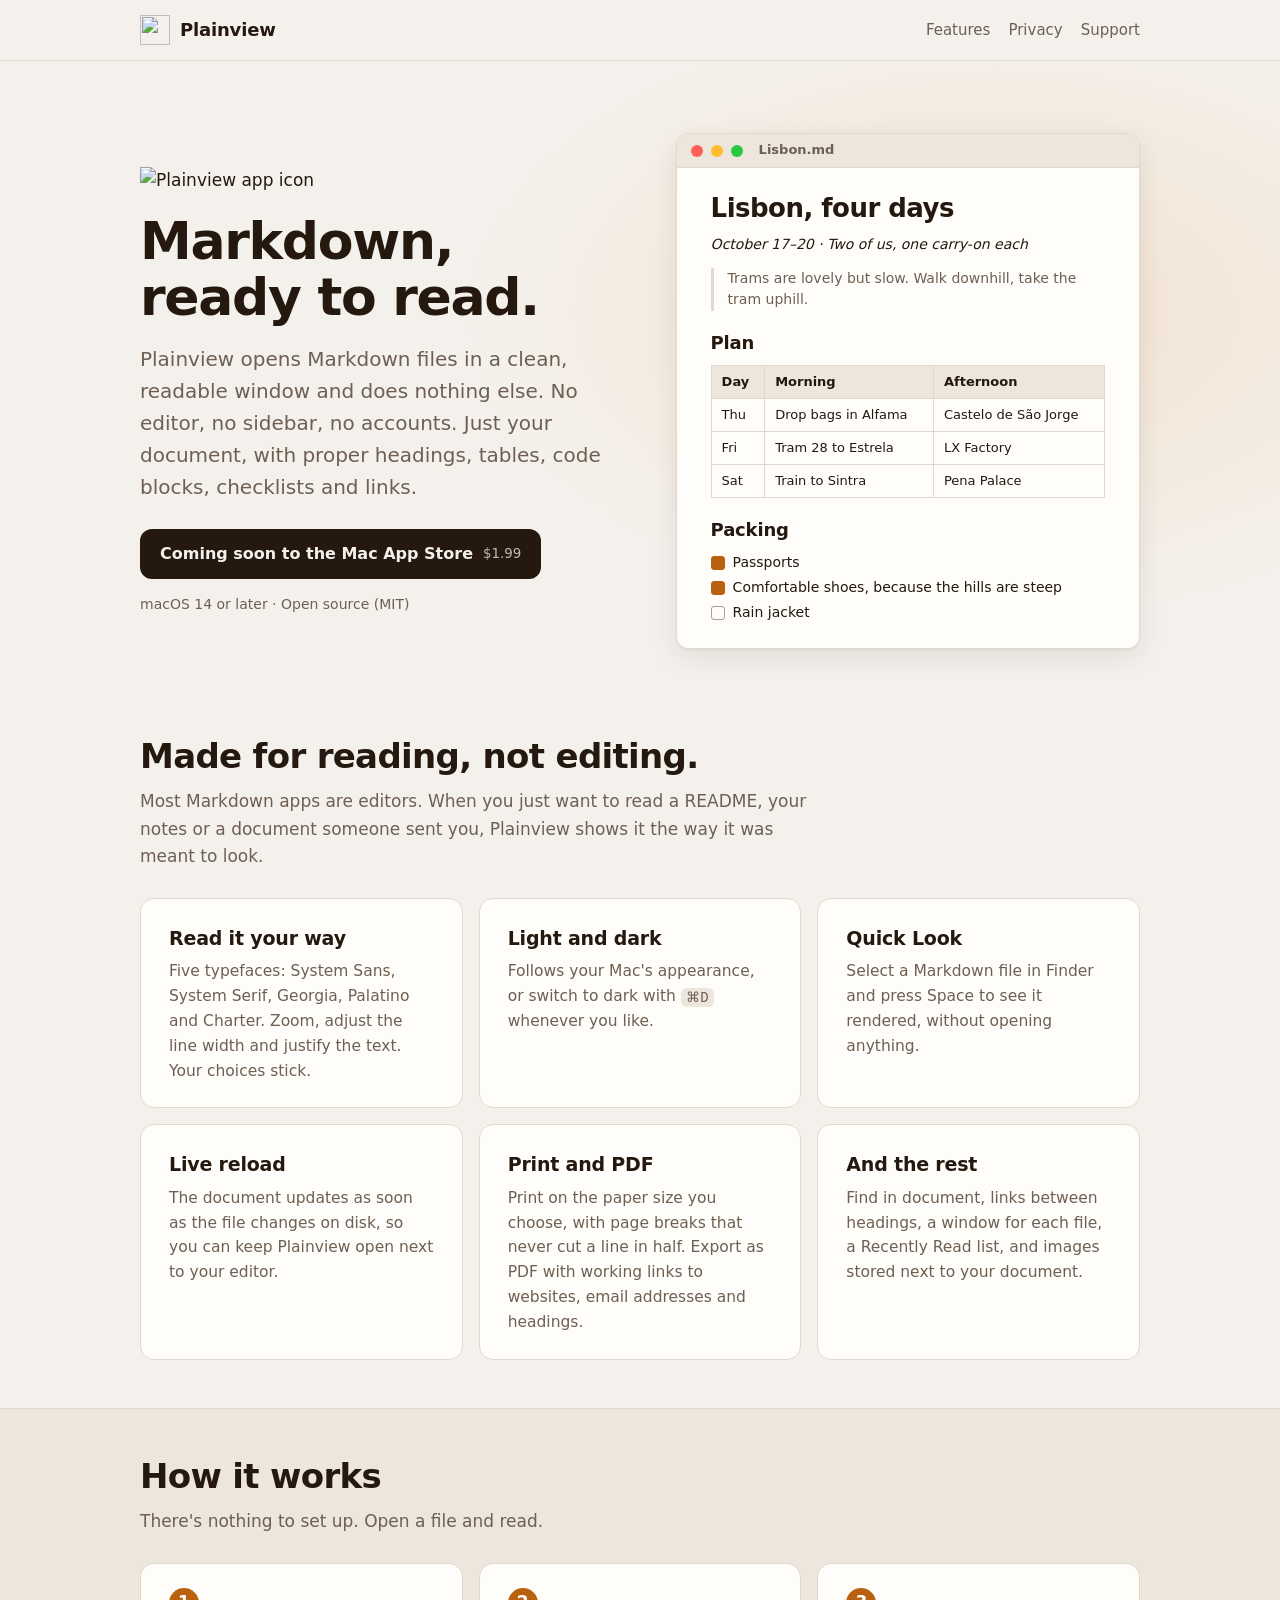
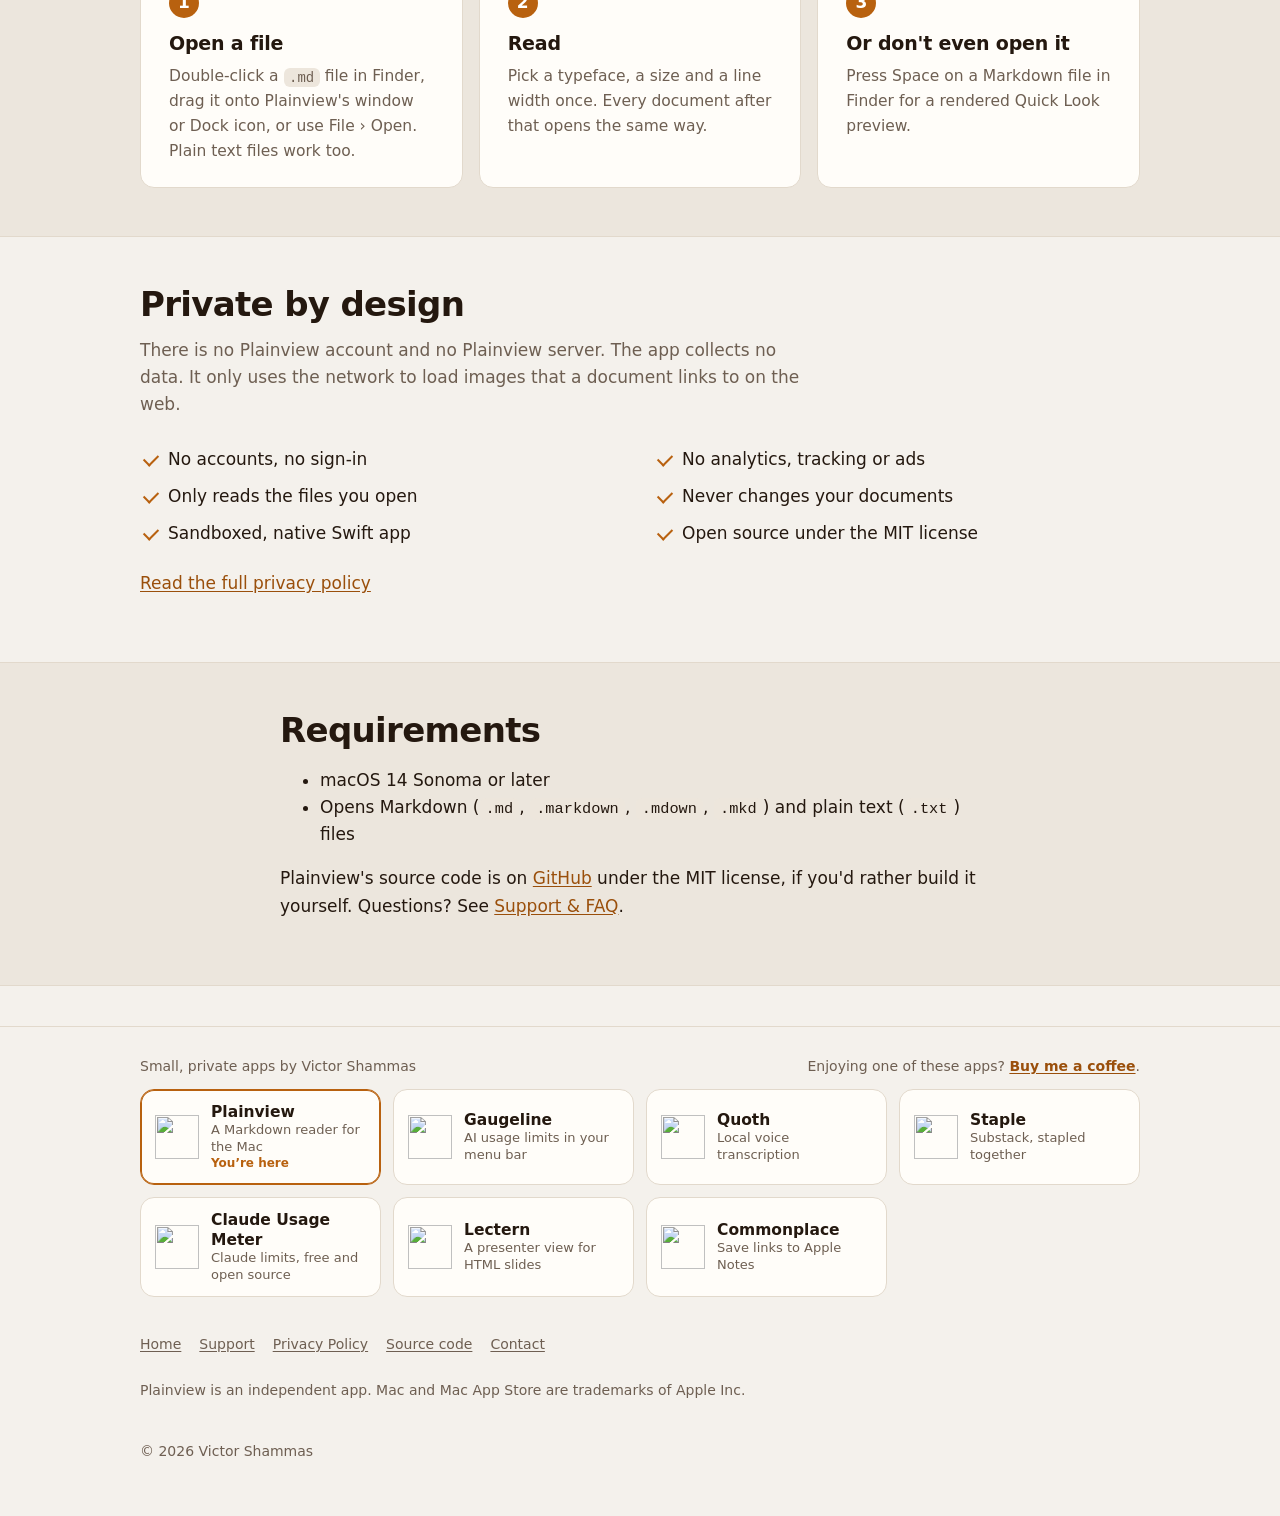
==== docs/index.html @ d60a2715 "App bar: add Commonplace; four across, then three Adds a Commonplace tile (victorshammas.com/commonp" ====
<!doctype html>
<html lang="en">
<head>
<meta charset="utf-8">
<meta name="viewport" content="width=device-width, initial-scale=1">
<title>Plainview: a Markdown reader for the Mac</title>
<meta name="description" content="Plainview opens Markdown files in a clean, readable window and does nothing else. Five typefaces, light and dark modes, Quick Look in Finder, live reload and PDF export. No editor, no accounts, no tracking.">
<meta name="color-scheme" content="light dark">
<meta property="og:title" content="Plainview">
<meta property="og:description" content="A Markdown reader for the Mac. For reading, not editing.">
<meta property="og:image" content="https://victorshammas.com/plainview/icon.png">
<link rel="icon" type="image/png" href="favicon.png">
<link rel="apple-touch-icon" href="apple-touch-icon.png">
<link rel="stylesheet" href="style.css">
</head>
<body>
<header class="site-header">
  <div class="wrap">
    <a class="brand" href="./"><img src="icon.png" alt="" width="30" height="30">Plainview</a>
    <nav class="nav" aria-label="Main">
      <a href="#features" class="hide-sm">Features</a>
      <a href="#privacy" class="hide-sm">Privacy</a>
      <a href="support.html">Support</a>
    </nav>
  </div>
</header>

<main>
  <section class="hero">
    <div class="wrap">
      <div>
        <img class="hero-icon" src="icon.png" alt="Plainview app icon" width="96" height="96">
        <h1>Markdown, ready to read.</h1>
        <p class="lede">Plainview opens Markdown files in a clean, readable window and does nothing else. No editor, no sidebar, no accounts. Just your document, with proper headings, tables, code blocks, checklists and links.</p>
        <div class="cta-row">
          <!-- At launch, replace with: <a class="btn" href="https://apps.apple.com/app/id6818242560">Download on the Mac App Store <small>$1.99</small></a> (see README.md). -->
          <span class="btn" aria-disabled="true">Coming soon to the Mac App Store <small>$1.99</small></span>
          <span class="fineprint">macOS 14 or later · Open source (MIT)</span>
        </div>
      </div>

      <figure class="mock" aria-label="Illustration of a Markdown document open in Plainview" role="img">
        <div class="win-bar"><i></i><i></i><i></i>Lisbon.md</div>
        <div class="page">
          <p class="t1">Lisbon, four days</p>
          <p><em>October 17–20 · Two of us, one carry-on each</em></p>
          <blockquote>Trams are lovely but slow. Walk downhill, take the tram uphill.</blockquote>
          <p class="t2">Plan</p>
          <table>
            <tr><th>Day</th><th>Morning</th><th>Afternoon</th></tr>
            <tr><td>Thu</td><td>Drop bags in Alfama</td><td>Castelo de São Jorge</td></tr>
            <tr><td>Fri</td><td>Tram 28 to Estrela</td><td>LX Factory</td></tr>
            <tr><td>Sat</td><td>Train to Sintra</td><td>Pena Palace</td></tr>
          </table>
          <p class="t2">Packing</p>
          <ul>
            <li class="done">Passports</li>
            <li class="done">Comfortable shoes, because the hills are steep</li>
            <li>Rain jacket</li>
          </ul>
        </div>
      </figure>
    </div>
  </section>

  <section id="features">
    <div class="wrap">
      <h2>Made for reading, not editing.</h2>
      <p class="section-lede">Most Markdown apps are editors. When you just want to read a README, your notes or a document someone sent you, Plainview shows it the way it was meant to look.</p>
      <div class="grid">
        <div class="card"><h3>Read it your way</h3><p>Five typefaces: System Sans, System Serif, Georgia, Palatino and Charter. Zoom, adjust the line width and justify the text. Your choices stick.</p></div>
        <div class="card"><h3>Light and dark</h3><p>Follows your Mac's appearance, or switch to dark with <kbd>⌘D</kbd> whenever you like.</p></div>
        <div class="card"><h3>Quick Look</h3><p>Select a Markdown file in Finder and press Space to see it rendered, without opening anything.</p></div>
        <div class="card"><h3>Live reload</h3><p>The document updates as soon as the file changes on disk, so you can keep Plainview open next to your editor.</p></div>
        <div class="card"><h3>Print and PDF</h3><p>Print on the paper size you choose, with page breaks that never cut a line in half. Export as PDF with working links to websites, email addresses and headings.</p></div>
        <div class="card"><h3>And the rest</h3><p>Find in document, links between headings, a window for each file, a Recently Read list, and images stored next to your document.</p></div>
      </div>
    </div>
  </section>

  <section class="band" id="how">
    <div class="wrap">
      <h2>How it works</h2>
      <p class="section-lede">There's nothing to set up. Open a file and read.</p>
      <div class="steps">
        <div class="card"><h3>Open a file</h3><p>Double-click a <code>.md</code> file in Finder, drag it onto Plainview's window or Dock icon, or use File › Open. Plain text files work too.</p></div>
        <div class="card"><h3>Read</h3><p>Pick a typeface, a size and a line width once. Every document after that opens the same way.</p></div>
        <div class="card"><h3>Or don't even open it</h3><p>Press Space on a Markdown file in Finder for a rendered Quick Look preview.</p></div>
      </div>
    </div>
  </section>

  <section id="privacy">
    <div class="wrap">
      <h2>Private by design</h2>
      <p class="section-lede">There is no Plainview account and no Plainview server. The app collects no data. It only uses the network to load images that a document links to on the web.</p>
      <ul class="checks">
        <li>No accounts, no sign-in</li>
        <li>No analytics, tracking or ads</li>
        <li>Only reads the files you open</li>
        <li>Never changes your documents</li>
        <li>Sandboxed, native Swift app</li>
        <li>Open source under the MIT license</li>
      </ul>
      <p style="margin-top:22px"><a href="privacy.html">Read the full privacy policy</a></p>
    </div>
  </section>

  <section class="band">
    <div class="wrap narrow">
      <h2>Requirements</h2>
      <ul>
        <li>macOS 14 Sonoma or later</li>
        <li>Opens Markdown (<code>.md</code>, <code>.markdown</code>, <code>.mdown</code>, <code>.mkd</code>) and plain text (<code>.txt</code>) files</li>
      </ul>
      <p>Plainview's source code is on <a href="https://github.com/victor-shammas/plainview">GitHub</a> under the MIT license, if you'd rather build it yourself. Questions? See <a href="support.html">Support &amp; FAQ</a>.</p>
    </div>
  </section>
</main>

<section class="app-bar" aria-label="Apps by Victor Shammas">
  <div class="wrap">
    <div class="app-bar-head">
      <p class="app-bar-title"><a href="https://victorshammas.com/apps/">Small, private apps by Victor Shammas</a></p>
      <p class="app-bar-coffee">Enjoying one of these apps? <a href="https://buymeacoffee.com/victorshammas">Buy me a coffee</a>.</p>
    </div>
    <div class="app-tiles">
      <a class="app-tile current" aria-current="page" href="https://victorshammas.com/plainview/"><img src="https://victorshammas.com/plainview/icon.png" alt="" width="44" height="44"><span><strong>Plainview</strong><small>A Markdown reader for the Mac</small><em>You’re here</em></span></a>
      <a class="app-tile" href="https://victorshammas.com/gaugeline/"><img src="https://victorshammas.com/gaugeline/icon.png" alt="" width="44" height="44"><span><strong>Gaugeline</strong><small>AI usage limits in your menu bar</small></span></a>
      <a class="app-tile" href="https://victorshammas.com/quoth/"><img src="https://victorshammas.com/quoth/icon.png" alt="" width="44" height="44"><span><strong>Quoth</strong><small>Local voice transcription</small></span></a>
      <a class="app-tile" href="https://victorshammas.com/staple/"><img src="https://victorshammas.com/staple/icon.png" alt="" width="44" height="44"><span><strong>Staple</strong><small>Substack, stapled together</small></span></a>
      <a class="app-tile" href="https://victorshammas.com/claude-usage-meter/"><img src="https://victorshammas.com/claude-usage-meter/icon.png" alt="" width="44" height="44"><span><strong>Claude Usage Meter</strong><small>Claude limits, free and open source</small></span></a>
      <a class="app-tile" href="https://victorshammas.com/lectern/"><img src="https://victorshammas.com/lectern/icon.png" alt="" width="44" height="44"><span><strong>Lectern</strong><small>A presenter view for HTML slides</small></span></a>
      <a class="app-tile" href="https://victorshammas.com/commonplace/"><img src="https://victorshammas.com/commonplace/icon.png" alt="" width="44" height="44"><span><strong>Commonplace</strong><small>Save links to Apple Notes</small></span></a>
    </div>
  </div>
</section>

<footer>
  <div class="wrap">
    <nav aria-label="Footer"><a href="./">Home</a><a href="support.html">Support</a><a href="privacy.html">Privacy Policy</a><a href="https://github.com/victor-shammas/plainview">Source code</a><a href="mailto:contact+plainview@victorshammas.com">Contact</a></nav>
    <p>Plainview is an independent app. Mac and Mac App Store are trademarks of Apple Inc.</p>
    <p>© 2026 Victor Shammas</p>
  </div>
</footer>
</body>
</html>
---- docs/style.css ----
/* Plainview site: one stylesheet, no external fonts, scripts or trackers.
   Shared with the Gaugeline site (victorshammas.com/gaugeline/); only the hero mock differs. */
:root {
  /* Brand palette, matching the app icon: espresso (#46321F → #1C140E), amber (#FFC56A → #EE8A25), cream (#FFF1DC). */
  --bg: #f4f1ec;
  --surface: #fffdf9;
  --surface-2: #ece6dd;
  --text: #24180f;
  --muted: #6e5f52;
  --line: #e2d9cc;
  --accent: #b8610f;
  --accent-ink: #ffffff;
  --link: #9a4f0b;
  --glow: rgba(238, 138, 37, .14);
  --ok: #3fa66b;
  --warn: #e8a33a;
  --bad: #e0563a;
  --track: #e7dfd3;
  --code-bg: #ede6dc;
  --shadow: 0 1px 2px rgba(36, 24, 15, .06), 0 8px 28px rgba(36, 24, 15, .09);
  --radius: 14px;
  color-scheme: light dark;
}
@media (prefers-color-scheme: dark) {
  :root {
    --bg: #1c140e;
    --surface: #2a1f16;
    --surface-2: #241a12;
    --text: #f6ebdd;
    --muted: #bca892;
    --line: #46321f;
    --accent: #ffb457;
    --accent-ink: #1c140e;
    --link: #ffc56a;
    --glow: rgba(255, 197, 106, .12);
    --track: #46321f;
    --code-bg: #33261b;
    --shadow: 0 1px 2px rgba(0, 0, 0, .35), 0 10px 30px rgba(0, 0, 0, .4);
  }
}

* { box-sizing: border-box; }
html { -webkit-text-size-adjust: 100%; }
body {
  margin: 0;
  background: var(--bg);
  color: var(--text);
  font: 17px/1.6 -apple-system, BlinkMacSystemFont, "SF Pro Text", "Segoe UI", system-ui, sans-serif;
  -webkit-font-smoothing: antialiased;
}
a { color: var(--link); text-underline-offset: 2px; }
a:hover { text-decoration-thickness: 2px; }
img { max-width: 100%; height: auto; }
code, kbd {
  font: .9em/1.4 ui-monospace, "SF Mono", Menlo, monospace;
  background: var(--code-bg);
  border-radius: 6px;
  padding: .12em .4em;
  overflow-wrap: anywhere;
}
pre {
  background: var(--code-bg);
  border-radius: 10px;
  padding: 14px 16px;
  overflow-x: auto;
  font: 14px/1.5 ui-monospace, "SF Mono", Menlo, monospace;
}
pre code { background: none; padding: 0; }

.wrap { max-width: 1040px; margin: 0 auto; padding: 0 20px; }
.narrow { max-width: 760px; }

/* Header */
.site-header { border-bottom: 1px solid var(--line); background: color-mix(in srgb, var(--bg) 88%, transparent); position: sticky; top: 0; backdrop-filter: saturate(160%) blur(12px); -webkit-backdrop-filter: saturate(160%) blur(12px); z-index: 10; }
.site-header .wrap { display: flex; align-items: center; justify-content: space-between; gap: 16px; height: 60px; }
.brand { display: flex; align-items: center; gap: 10px; font-weight: 700; font-size: 18px; color: var(--text); text-decoration: none; letter-spacing: -.01em; }
.brand img { width: 30px; height: 30px; }
.nav { display: flex; gap: 18px; font-size: 15px; }
.nav a { color: var(--muted); text-decoration: none; }
.nav a:hover, .nav a[aria-current="page"] { color: var(--text); }

/* Hero */
.hero { padding: 72px 0 40px; background: radial-gradient(60% 70% at 78% 40%, var(--glow), transparent 70%); }
.hero .wrap { display: grid; grid-template-columns: 1.05fr 1fr; gap: 48px; align-items: center; }
.hero-icon { width: 96px; height: 96px; margin-bottom: 18px; }
h1 { font-size: clamp(34px, 5vw, 52px); line-height: 1.08; letter-spacing: -.025em; margin: 0 0 18px; }
.lede { font-size: 20px; color: var(--muted); margin: 0 0 26px; max-width: 34em; }
.cta-row { display: flex; flex-wrap: wrap; align-items: center; gap: 14px 18px; }
.btn {
  display: inline-flex; align-items: center; gap: 10px;
  background: var(--text); color: var(--bg);
  padding: 12px 20px; border-radius: 12px;
  font-weight: 600; text-decoration: none; font-size: 16px;
}
.btn:hover { opacity: .9; }
.btn small { font-weight: 500; opacity: .75; }
.fineprint { color: var(--muted); font-size: 14px; }

/* Reader window mock (pure CSS, sample document) */
.mock { margin: 0; background: var(--surface); border: 1px solid var(--line); border-radius: 12px; box-shadow: var(--shadow); overflow: hidden; }
.win-bar { display: flex; align-items: center; gap: 8px; height: 34px; padding: 0 14px; border-bottom: 1px solid var(--line); background: var(--surface-2); font-size: 13px; font-weight: 600; color: var(--muted); }
.win-bar i { width: 12px; height: 12px; border-radius: 50%; background: #ff5f57; }
.win-bar i:nth-child(2) { background: #febc2e; } .win-bar i:nth-child(3) { background: #28c840; margin-right: 8px; }
.page { padding: 26px 34px 22px; font-size: 14px; line-height: 1.55; }
.page .t1 { font-size: 26px; font-weight: 700; letter-spacing: -.02em; line-height: 1.15; margin: 0 0 10px; }
.page .t2 { font-size: 18px; font-weight: 700; letter-spacing: -.01em; margin: 18px 0 8px; }
.page p { margin: 0 0 12px; }
.page blockquote { margin: 0 0 12px; padding: 0 0 0 14px; border-left: 3px solid var(--line); color: var(--muted); }
.page table { display: table; font-size: 13px; margin: 0; border: 1px solid var(--line); }
.page th, .page td { padding: 6px 10px; border: 1px solid var(--line); }
.page th { color: var(--text); font-size: 13px; background: var(--surface-2); }
.page ul { list-style: none; padding: 0; margin: 0; }
.page li { display: flex; align-items: center; gap: 8px; margin: 3px 0; }
.page li::before { content: ""; width: 12px; height: 12px; border: 1.5px solid var(--muted); border-radius: 3px; opacity: .6; flex: none; }
.page li.done::before { background: var(--accent); border-color: var(--accent); opacity: 1; }
.page .demo { color: var(--muted); font-size: 12px; text-align: center; margin: 16px 0 0; }

/* Sections */
section { padding: 48px 0; }
h2 { font-size: clamp(26px, 3.4vw, 34px); letter-spacing: -.02em; line-height: 1.15; margin: 0 0 12px; }
h3 { font-size: 19px; margin: 0 0 6px; letter-spacing: -.01em; }
.section-lede { color: var(--muted); margin: 0 0 28px; max-width: 40em; }
.grid { display: grid; grid-template-columns: repeat(3, 1fr); gap: 16px; }
.card { background: var(--surface); border: 1px solid var(--line); border-radius: var(--radius); padding: 24px 28px; }
.card p { margin: 0; color: var(--muted); font-size: 15.5px; }
.steps { counter-reset: s; display: grid; grid-template-columns: repeat(3, 1fr); gap: 16px; }
.steps .card::before { counter-increment: s; content: counter(s); display: inline-grid; place-items: center; width: 30px; height: 30px; border-radius: 50%; background: var(--accent); color: var(--accent-ink); font-weight: 700; margin-bottom: 10px; }
.band { background: var(--surface-2); border-block: 1px solid var(--line); }
.checks { list-style: none; padding: 0; margin: 0; display: grid; grid-template-columns: 1fr 1fr; gap: 10px 28px; }
.checks li { padding-left: 28px; position: relative; }
.checks li::before { content: ""; position: absolute; left: 4px; top: .45em; width: 12px; height: 7px; border-left: 2.5px solid var(--accent); border-bottom: 2.5px solid var(--accent); transform: rotate(-45deg); }

/* Docs pages */
.doc { padding: 48px 0 24px; }
.doc h1 { font-size: clamp(30px, 4.4vw, 42px); }
.doc h2 { font-size: 24px; margin-top: 40px; }
.doc h3 { margin-top: 26px; }
.doc p, .doc li { color: var(--text); }
.doc .meta-line { color: var(--muted); margin-top: -6px; }
.tldr { background: var(--surface); border: 1px solid var(--line); border-left: 4px solid var(--accent); border-radius: 10px; padding: 18px 28px; margin: 24px 0; }
.tldr ul { margin: 8px 0 0; padding-left: 20px; }
table { width: 100%; border-collapse: collapse; margin: 16px 0; font-size: 15.5px; display: block; overflow-x: auto; }
th, td { text-align: left; vertical-align: top; padding: 10px 12px; border-bottom: 1px solid var(--line); }
th { color: var(--muted); font-weight: 600; font-size: 14px; }
details { background: var(--surface); border: 1px solid var(--line); border-radius: 12px; padding: 6px 28px; margin: 12px 0; }
details[open] { padding-bottom: 18px; }
summary { cursor: pointer; font-weight: 600; padding: 14px 0; list-style-position: inside; }
summary::-webkit-details-marker { margin-right: 6px; }
details > :not(summary) { margin-left: 0; margin-right: 0; }
summary::marker { color: var(--muted); }
.toc { display: flex; flex-wrap: wrap; gap: 8px; margin: 18px 0 8px; padding: 0; list-style: none; }
.toc a { display: inline-block; padding: 6px 12px; border: 1px solid var(--line); border-radius: 999px; text-decoration: none; color: var(--text); font-size: 14.5px; background: var(--surface); }

/* Footer */
footer { border-top: 1px solid var(--line); margin-top: 40px; padding: 28px 0 40px; color: var(--muted); font-size: 14px; }
footer .wrap { display: grid; gap: 10px; }
footer nav { display: flex; flex-wrap: wrap; gap: 18px; }
footer a { color: var(--muted); }

@media (max-width: 820px) {
  details, .card, .tldr { padding-left: 20px; padding-right: 20px; }
  .hero { padding-top: 40px; }
  .hero .wrap, .grid, .steps { grid-template-columns: 1fr; }
  .hero .wrap { gap: 32px; }
  .checks { grid-template-columns: 1fr; }
  .nav { gap: 14px; }
}
@media (max-width: 600px) {
  .stack thead { display: none; }
  .stack, .stack tbody, .stack tr, .stack td { display: block; width: 100%; }
  .stack tr { border-bottom: 1px solid var(--line); padding: 8px 0; }
  .stack td { border: 0; padding: 4px 0; }
  .stack td:first-child { font-weight: 600; }
  .stack td:not(:first-child)::before { content: attr(data-label) ": "; color: var(--muted); font-weight: 600; }
}
@media (max-width: 420px) {
  .nav a.hide-sm { display: none; }
  body { font-size: 16px; }
  .lede { font-size: 18px; }
}

/* App bar: the family of apps, shared by every site (Plainview, Gaugeline, Quoth, Staple, Claude Usage Meter, Lectern, Commonplace). */
.app-bar { border-top: 1px solid var(--line); margin-top: 40px; padding: 28px 0 8px; }
.app-bar + footer { margin-top: 0; border-top: 0; }
.app-bar-title { color: var(--muted); font-size: 14px; margin: 0 0 12px; }
.app-bar-head { display: flex; flex-wrap: wrap; justify-content: space-between; align-items: baseline; gap: 4px 18px; margin: 0 0 12px; }
.app-bar-head p { margin: 0; color: var(--muted); font-size: 14px; }
.app-bar-title a { color: inherit; text-decoration: none; }
.app-bar-title a:hover { color: var(--text); text-decoration: underline; }
.app-bar-coffee a { color: var(--link); font-weight: 600; }
.app-tiles { display: grid; grid-template-columns: repeat(4, 1fr); gap: 12px; }
.app-tile { display: flex; align-items: center; gap: 12px; padding: 12px 14px; border: 1px solid var(--line); border-radius: var(--radius); background: var(--surface); color: var(--text); text-decoration: none; }
.app-tile:hover { border-color: var(--accent); }
.app-tile img { width: 44px; height: 44px; flex: none; }
.app-tile span { display: grid; line-height: 1.3; }
.app-tile strong { font-size: 15.5px; }
.app-tile small { color: var(--muted); font-size: 13px; }
.app-tile em { color: var(--accent); font-size: 12px; font-style: normal; font-weight: 600; }
.app-tile.current { box-shadow: inset 0 0 0 1px var(--accent); border-color: var(--accent); }
/* Seven apps: four across, then three; icon beside the text. */
@media (max-width: 1000px) { .app-tiles { grid-template-columns: repeat(3, 1fr); } }
@media (max-width: 760px) { .app-tiles { grid-template-columns: 1fr 1fr; } }
@media (max-width: 560px) { .app-tiles { grid-template-columns: 1fr; } }
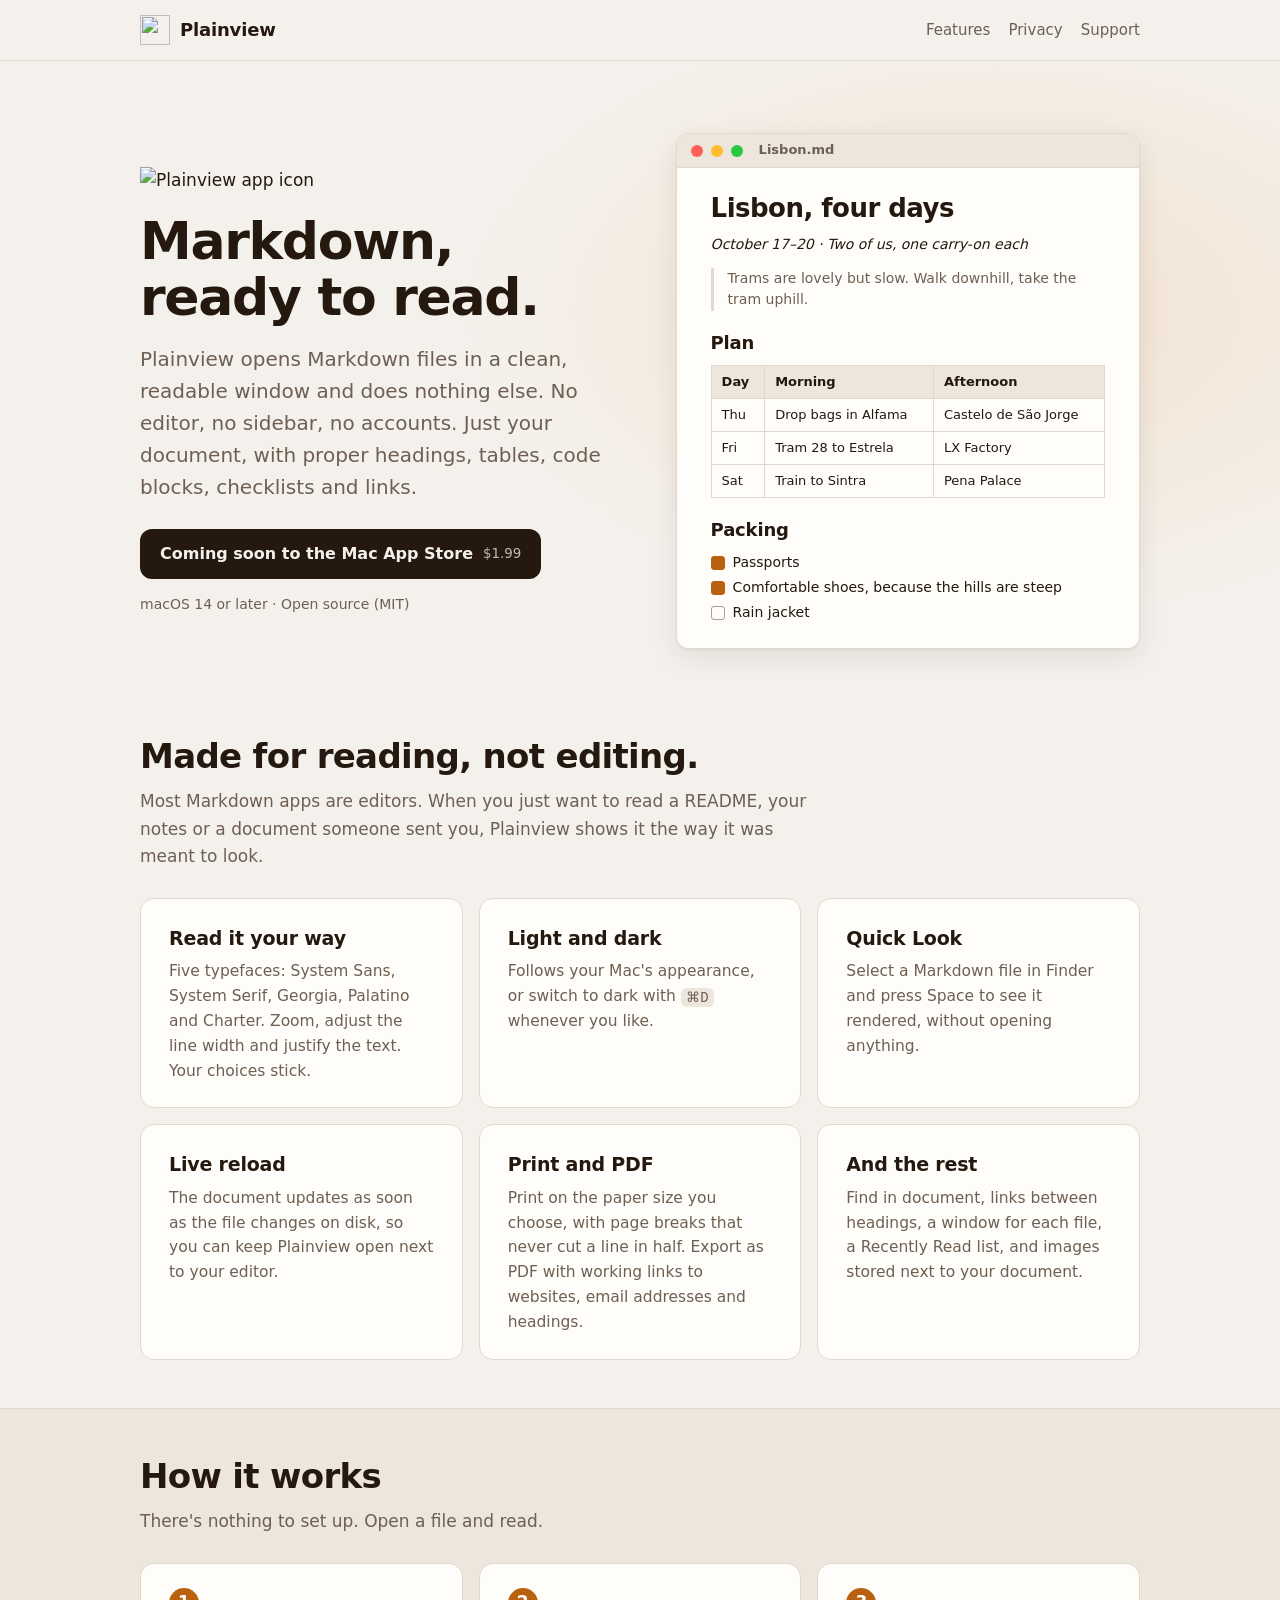
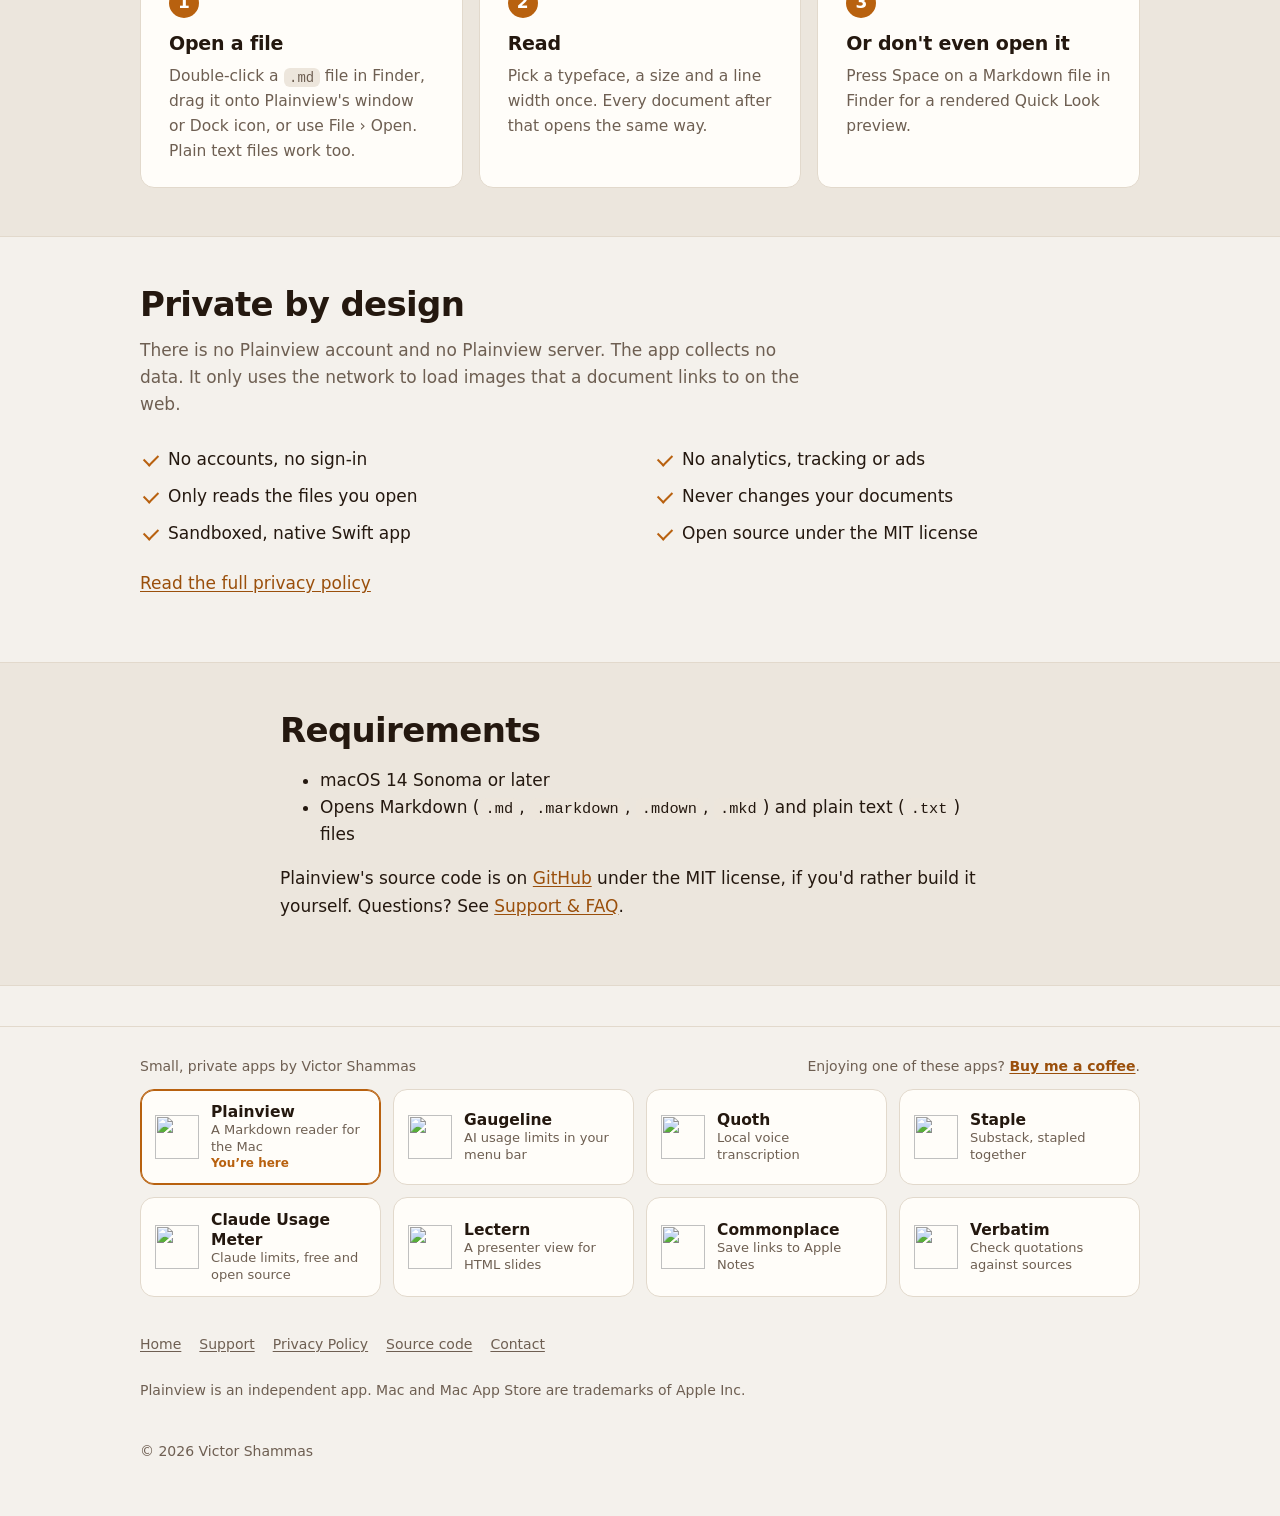
==== commit 11c14a26: "App bar: add Verbatim Co-Authored-By: Claude Opus 5.5 <noreply@anthropic.com> Claude-Session: https:" ====
--- a/docs/index.html
+++ b/docs/index.html
@@ -132,6 +132,7 @@
       <a class="app-tile" href="https://victorshammas.com/claude-usage-meter/"><img src="https://victorshammas.com/claude-usage-meter/icon.png" alt="" width="44" height="44"><span><strong>Claude Usage Meter</strong><small>Claude limits, free and open source</small></span></a>
       <a class="app-tile" href="https://victorshammas.com/lectern/"><img src="https://victorshammas.com/lectern/icon.png" alt="" width="44" height="44"><span><strong>Lectern</strong><small>A presenter view for HTML slides</small></span></a>
       <a class="app-tile" href="https://victorshammas.com/commonplace/"><img src="https://victorshammas.com/commonplace/icon.png" alt="" width="44" height="44"><span><strong>Commonplace</strong><small>Save links to Apple Notes</small></span></a>
+      <a class="app-tile" href="https://victorshammas.com/verbatim/"><img src="https://victorshammas.com/verbatim/icon.png" alt="" width="44" height="44"><span><strong>Verbatim</strong><small>Check quotations against sources</small></span></a>
     </div>
   </div>
 </section>
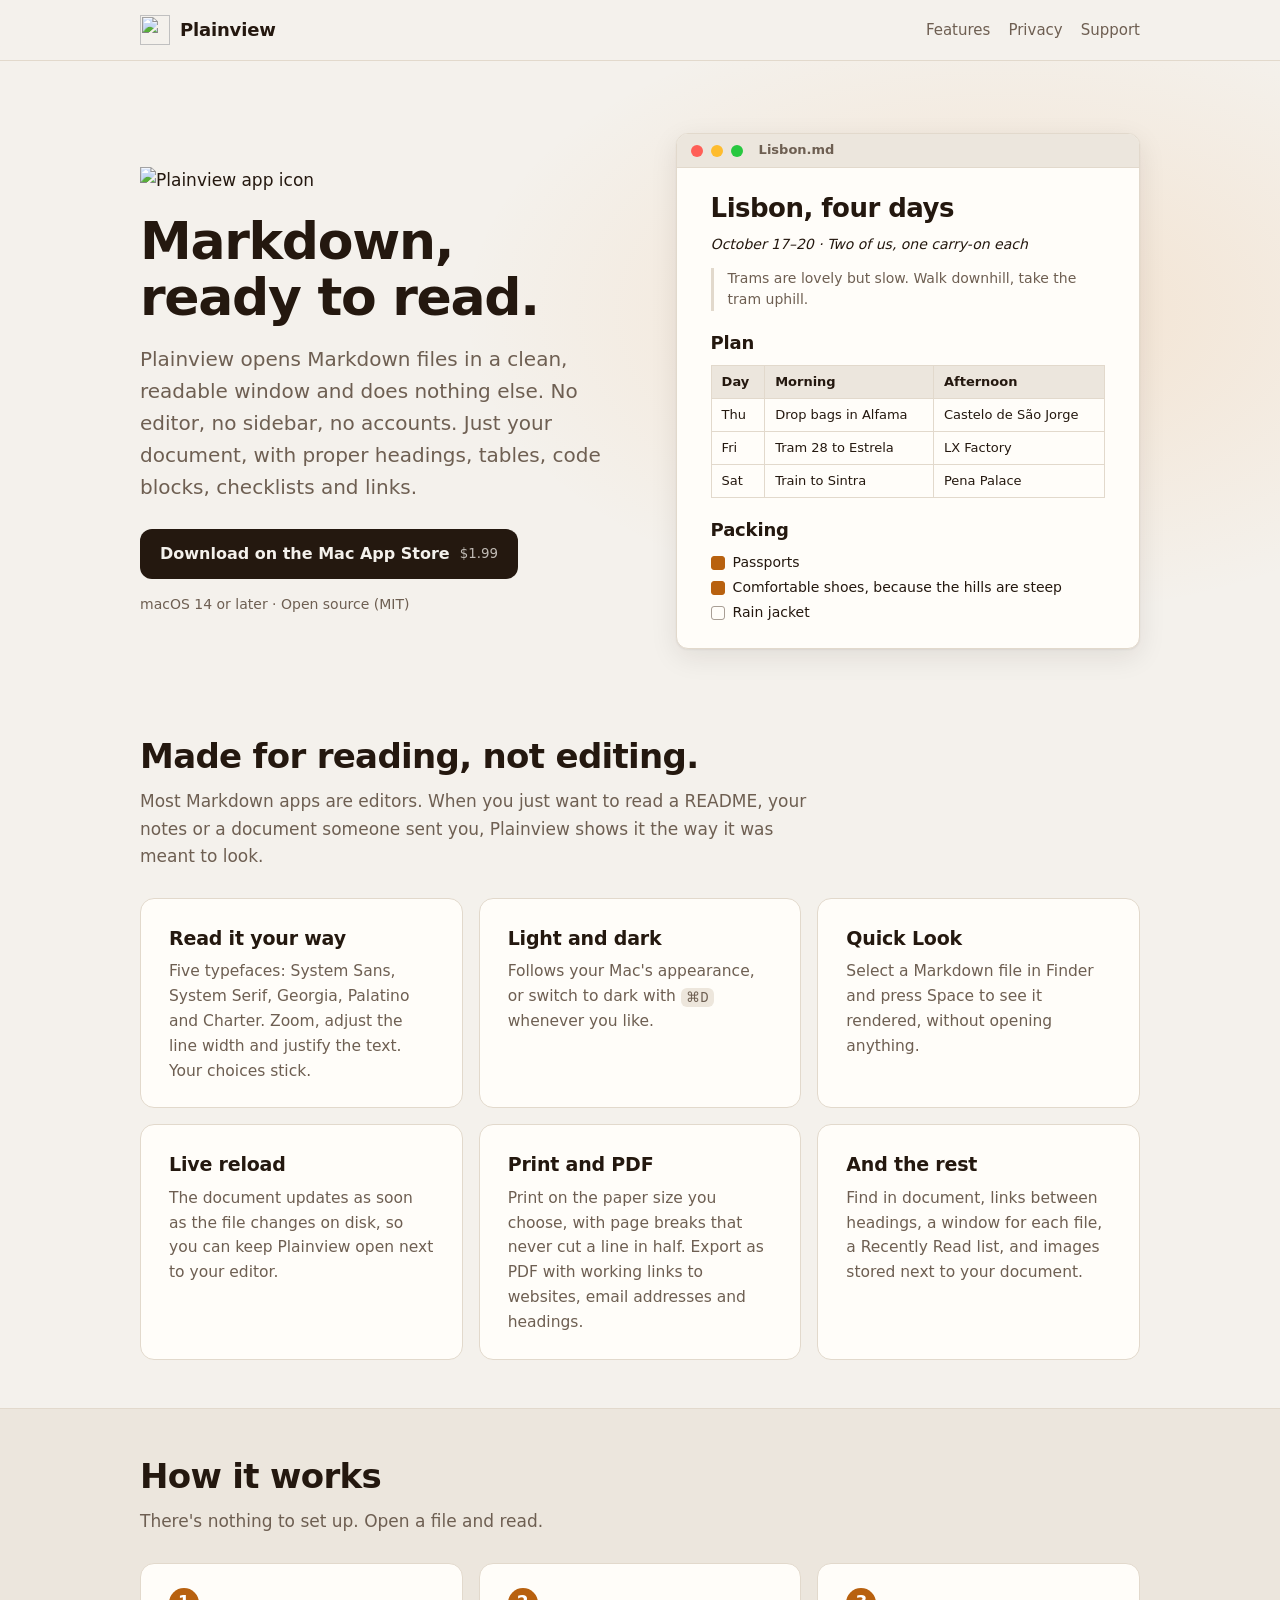
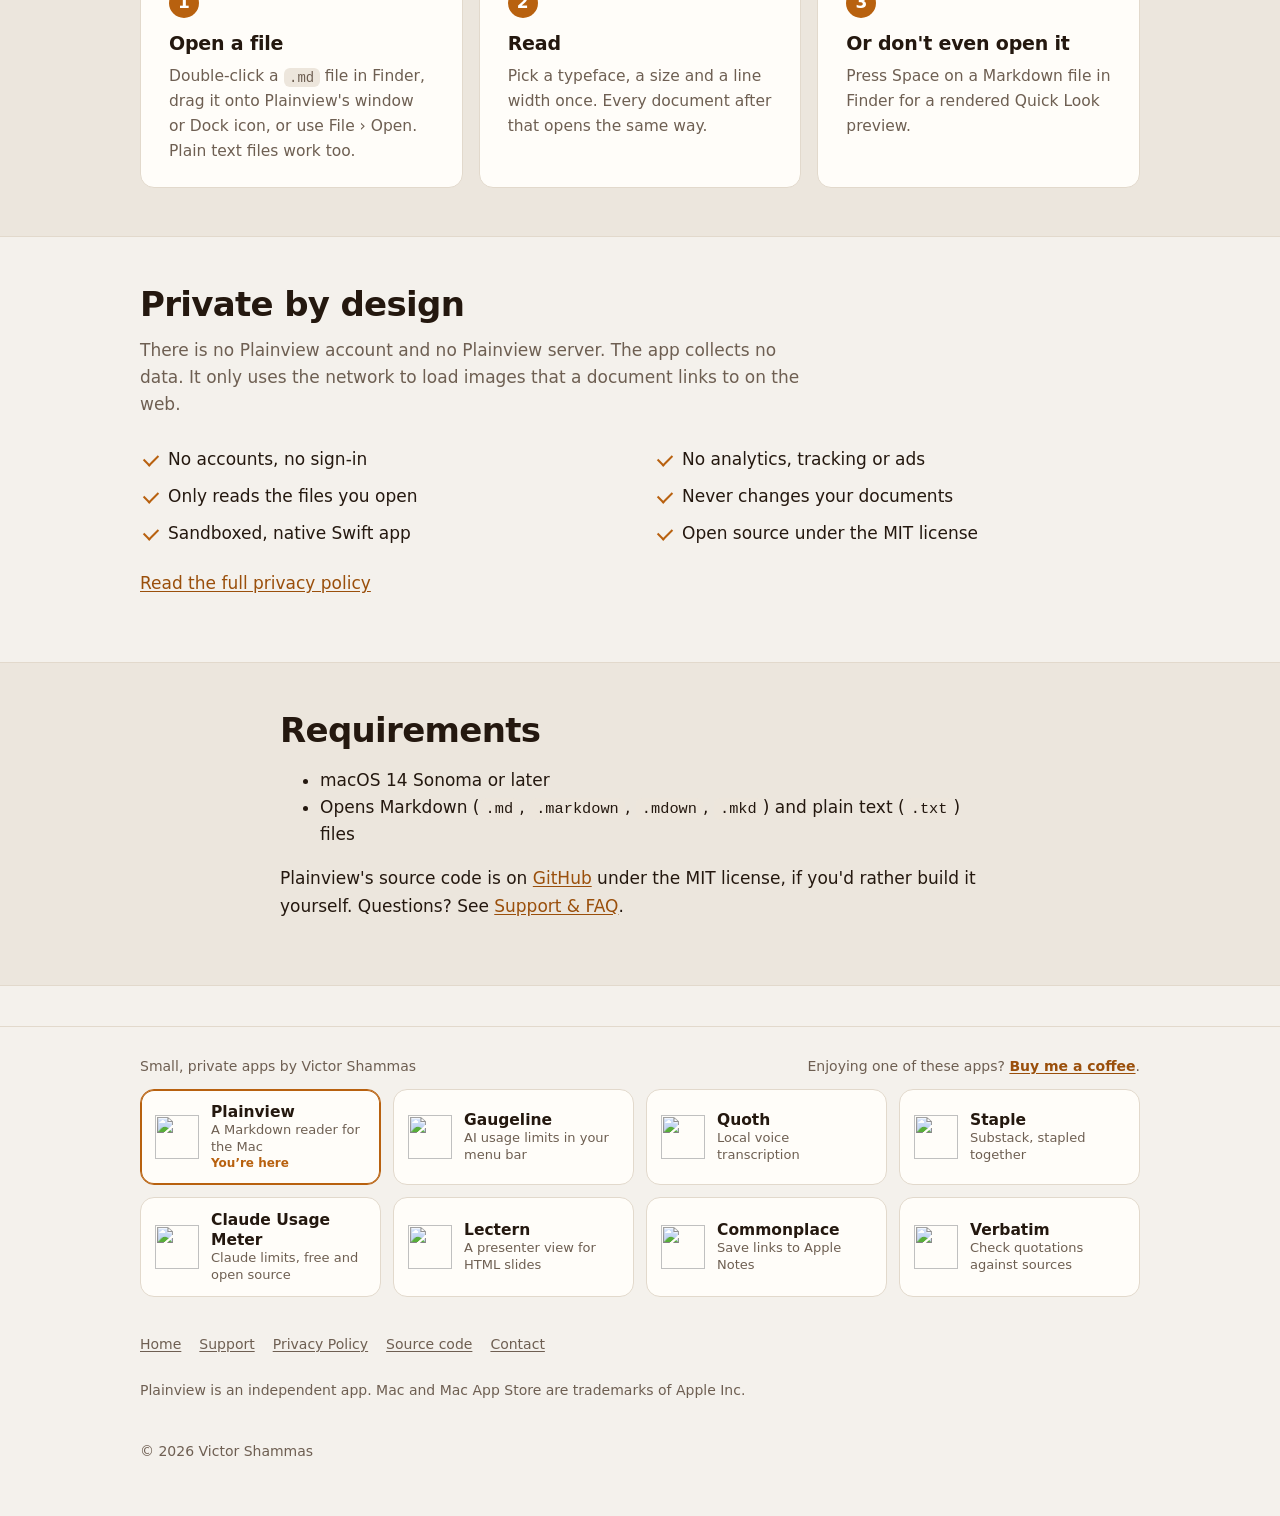
==== commit 6dddb4ed: "Site: Plainview is live on the Mac App Store Co-Authored-By: Claude Opus 5.5 <noreply@anthropic.com>" ====
--- a/docs/index.html
+++ b/docs/index.html
@@ -33,8 +33,7 @@
         <h1>Markdown, ready to read.</h1>
         <p class="lede">Plainview opens Markdown files in a clean, readable window and does nothing else. No editor, no sidebar, no accounts. Just your document, with proper headings, tables, code blocks, checklists and links.</p>
         <div class="cta-row">
-          <!-- At launch, replace with: <a class="btn" href="https://apps.apple.com/app/id6818242560">Download on the Mac App Store <small>$1.99</small></a> (see README.md). -->
-          <span class="btn" aria-disabled="true">Coming soon to the Mac App Store <small>$1.99</small></span>
+          <a class="btn" href="https://apps.apple.com/app/plainview-markdown-reader/id6818242560?mt=12">Download on the Mac App Store <small>$1.99</small></a>
           <span class="fineprint">macOS 14 or later · Open source (MIT)</span>
         </div>
       </div>
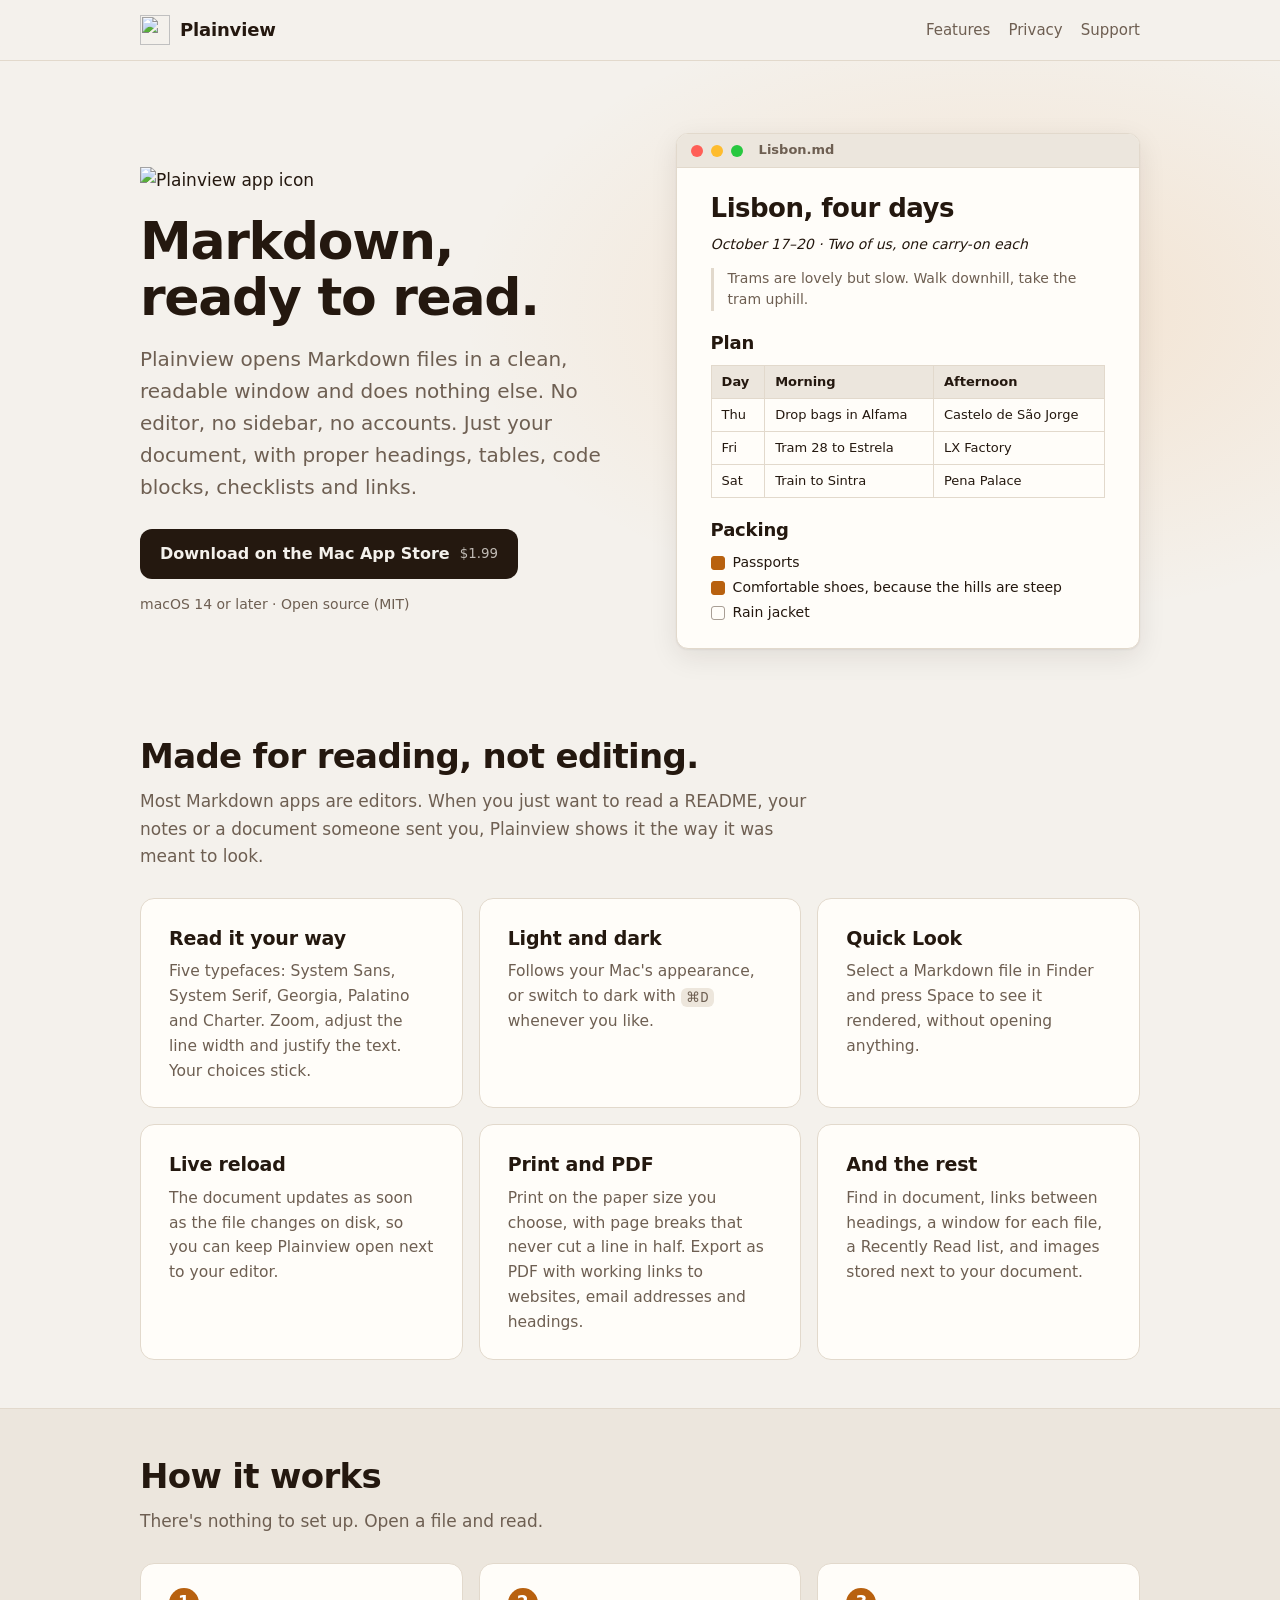
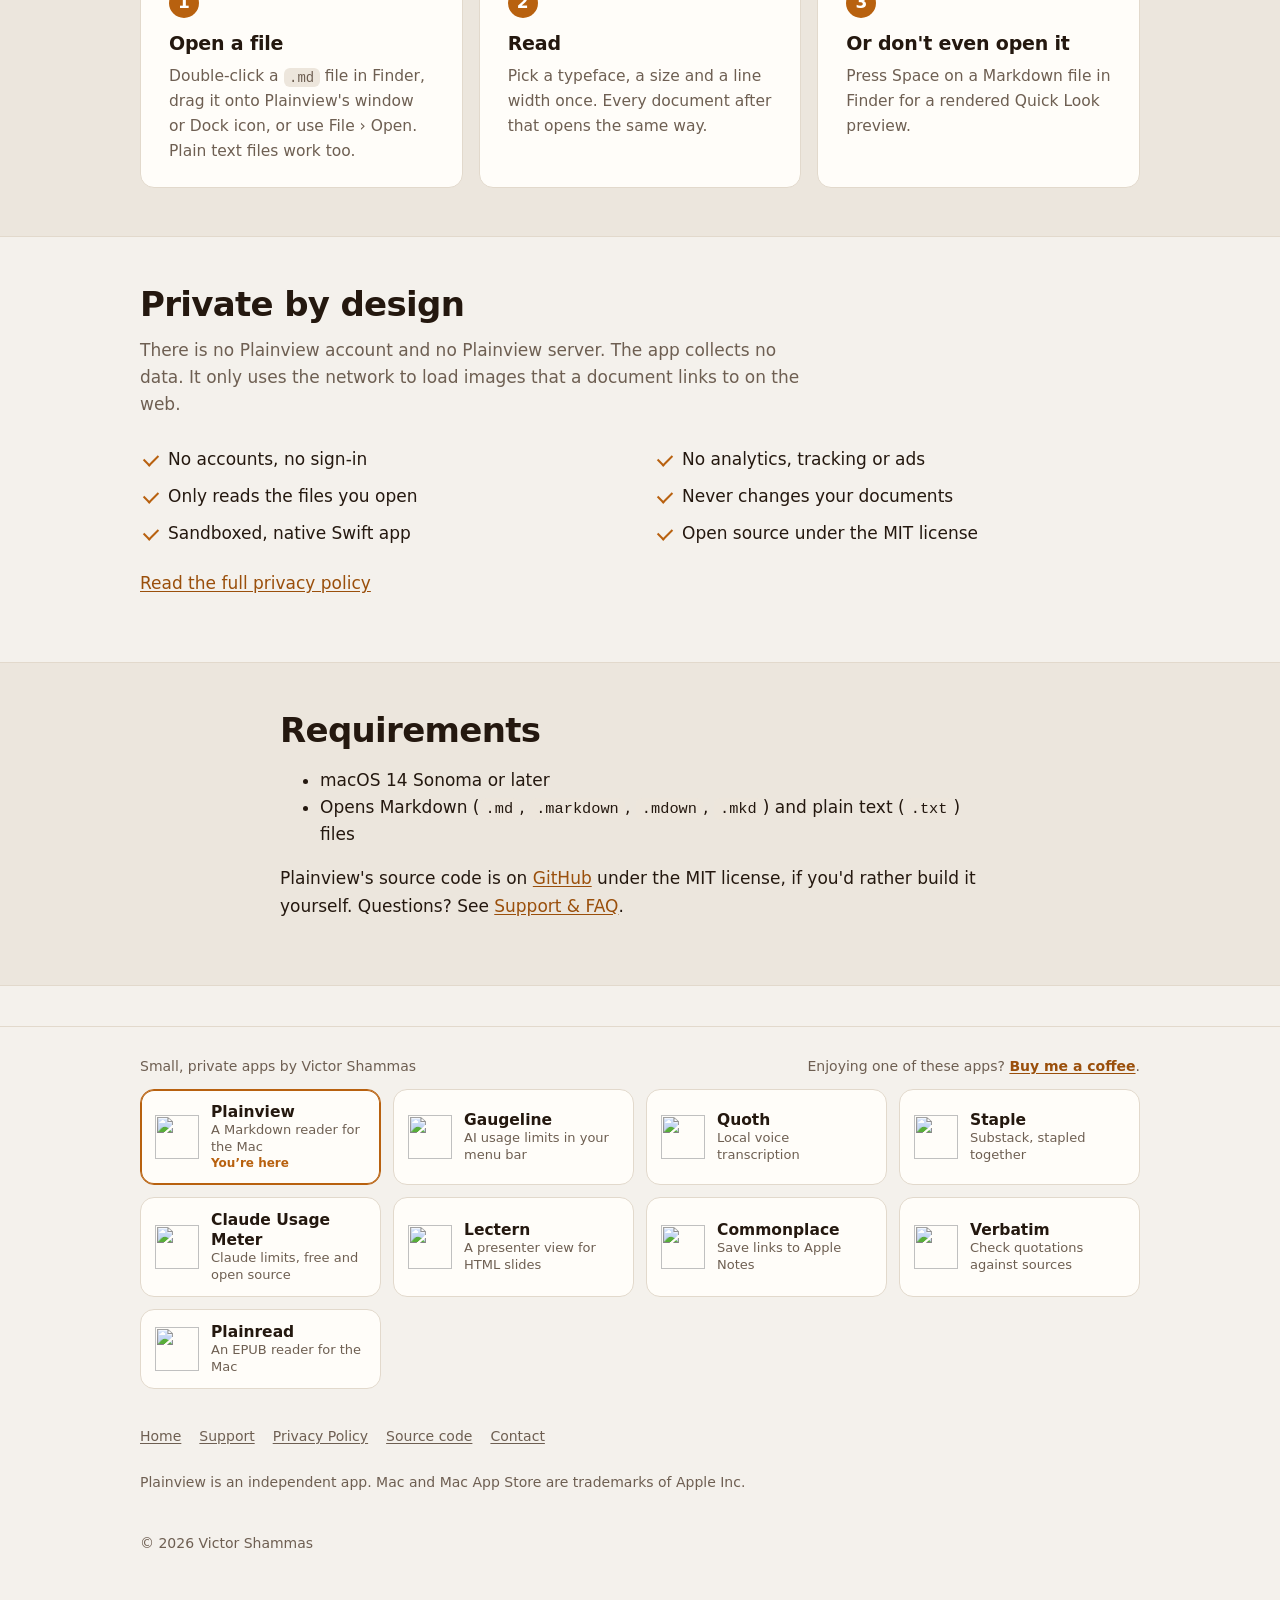
==== commit 343e7dfd: "App bar: add Plainread Plainread, an EPUB reader for the Mac (coming soon), joins the row of apps at" ====
--- a/docs/index.html
+++ b/docs/index.html
@@ -132,6 +132,7 @@
       <a class="app-tile" href="https://victorshammas.com/lectern/"><img src="https://victorshammas.com/lectern/icon.png" alt="" width="44" height="44"><span><strong>Lectern</strong><small>A presenter view for HTML slides</small></span></a>
       <a class="app-tile" href="https://victorshammas.com/commonplace/"><img src="https://victorshammas.com/commonplace/icon.png" alt="" width="44" height="44"><span><strong>Commonplace</strong><small>Save links to Apple Notes</small></span></a>
       <a class="app-tile" href="https://victorshammas.com/verbatim/"><img src="https://victorshammas.com/verbatim/icon.png" alt="" width="44" height="44"><span><strong>Verbatim</strong><small>Check quotations against sources</small></span></a>
+      <a class="app-tile" href="https://victorshammas.com/plainread/"><img src="https://victorshammas.com/plainread/icon.png" alt="" width="44" height="44"><span><strong>Plainread</strong><small>An EPUB reader for the Mac</small></span></a>
     </div>
   </div>
 </section>
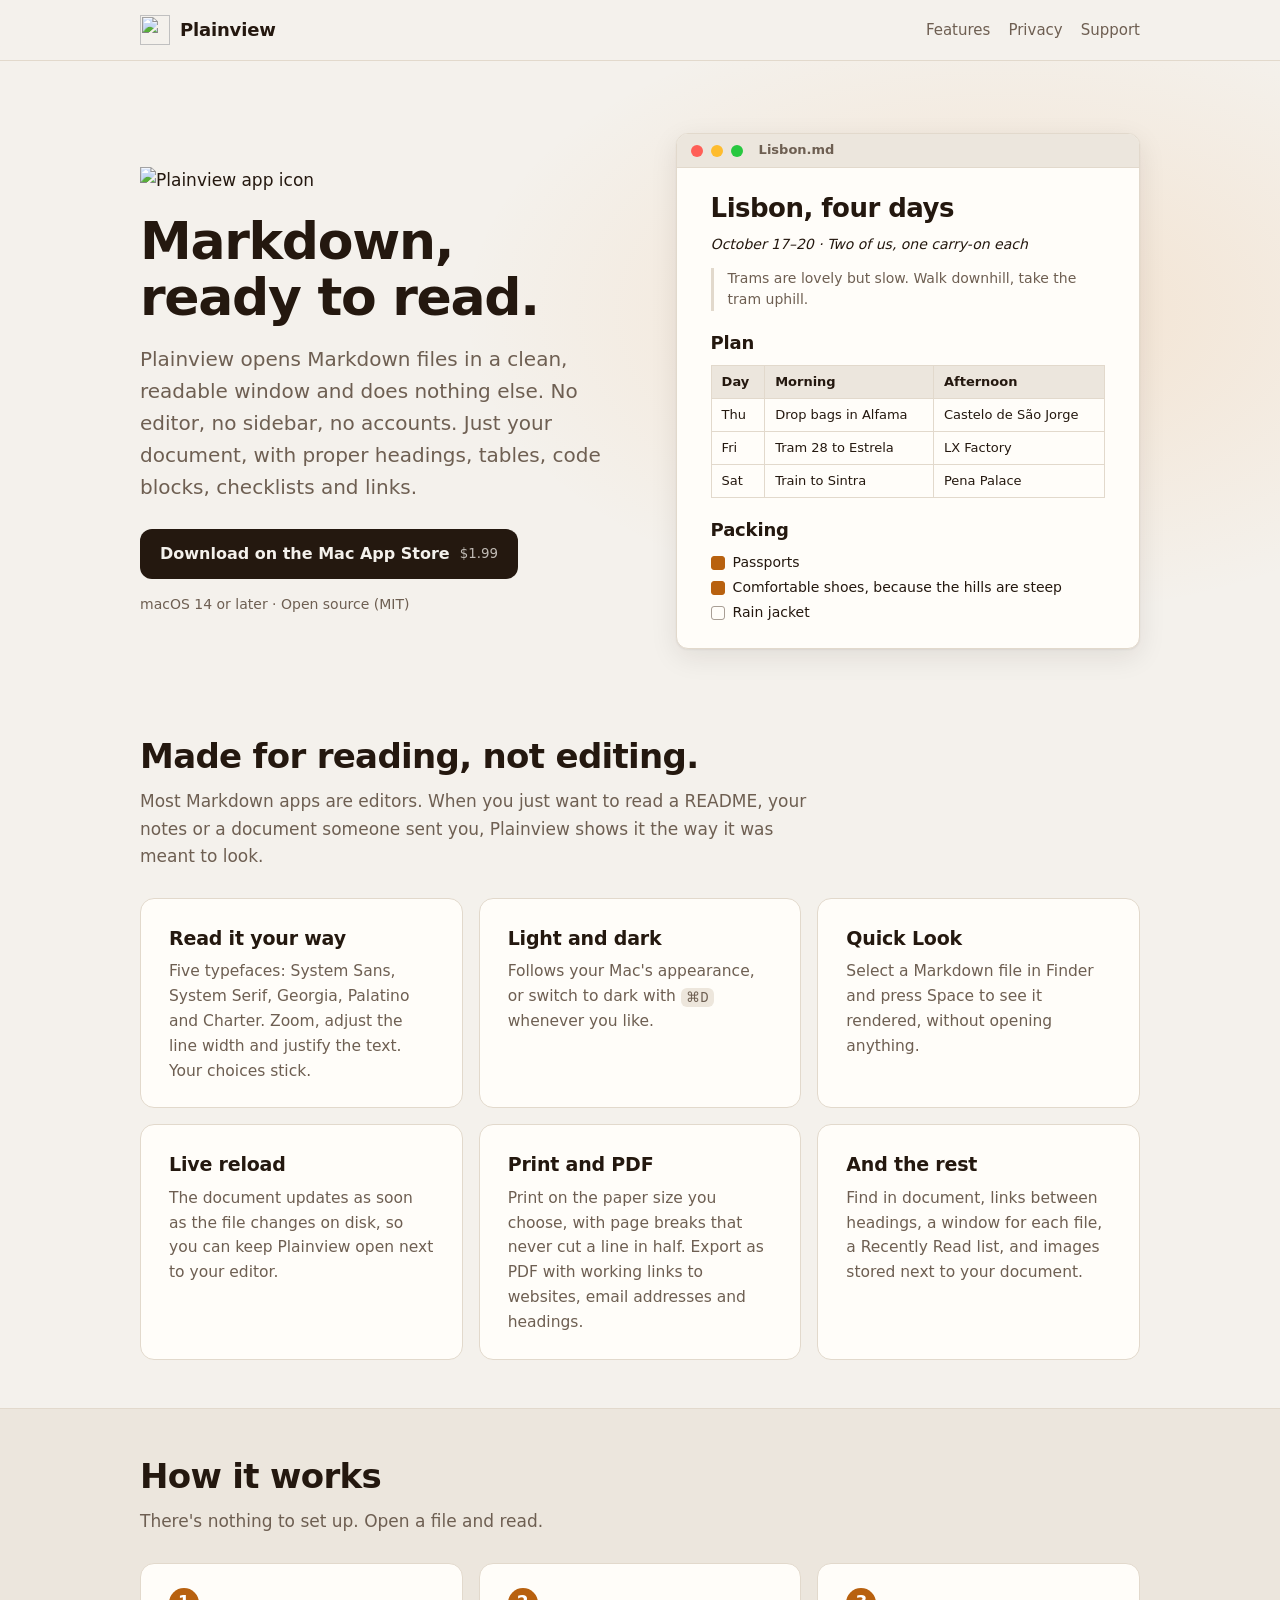
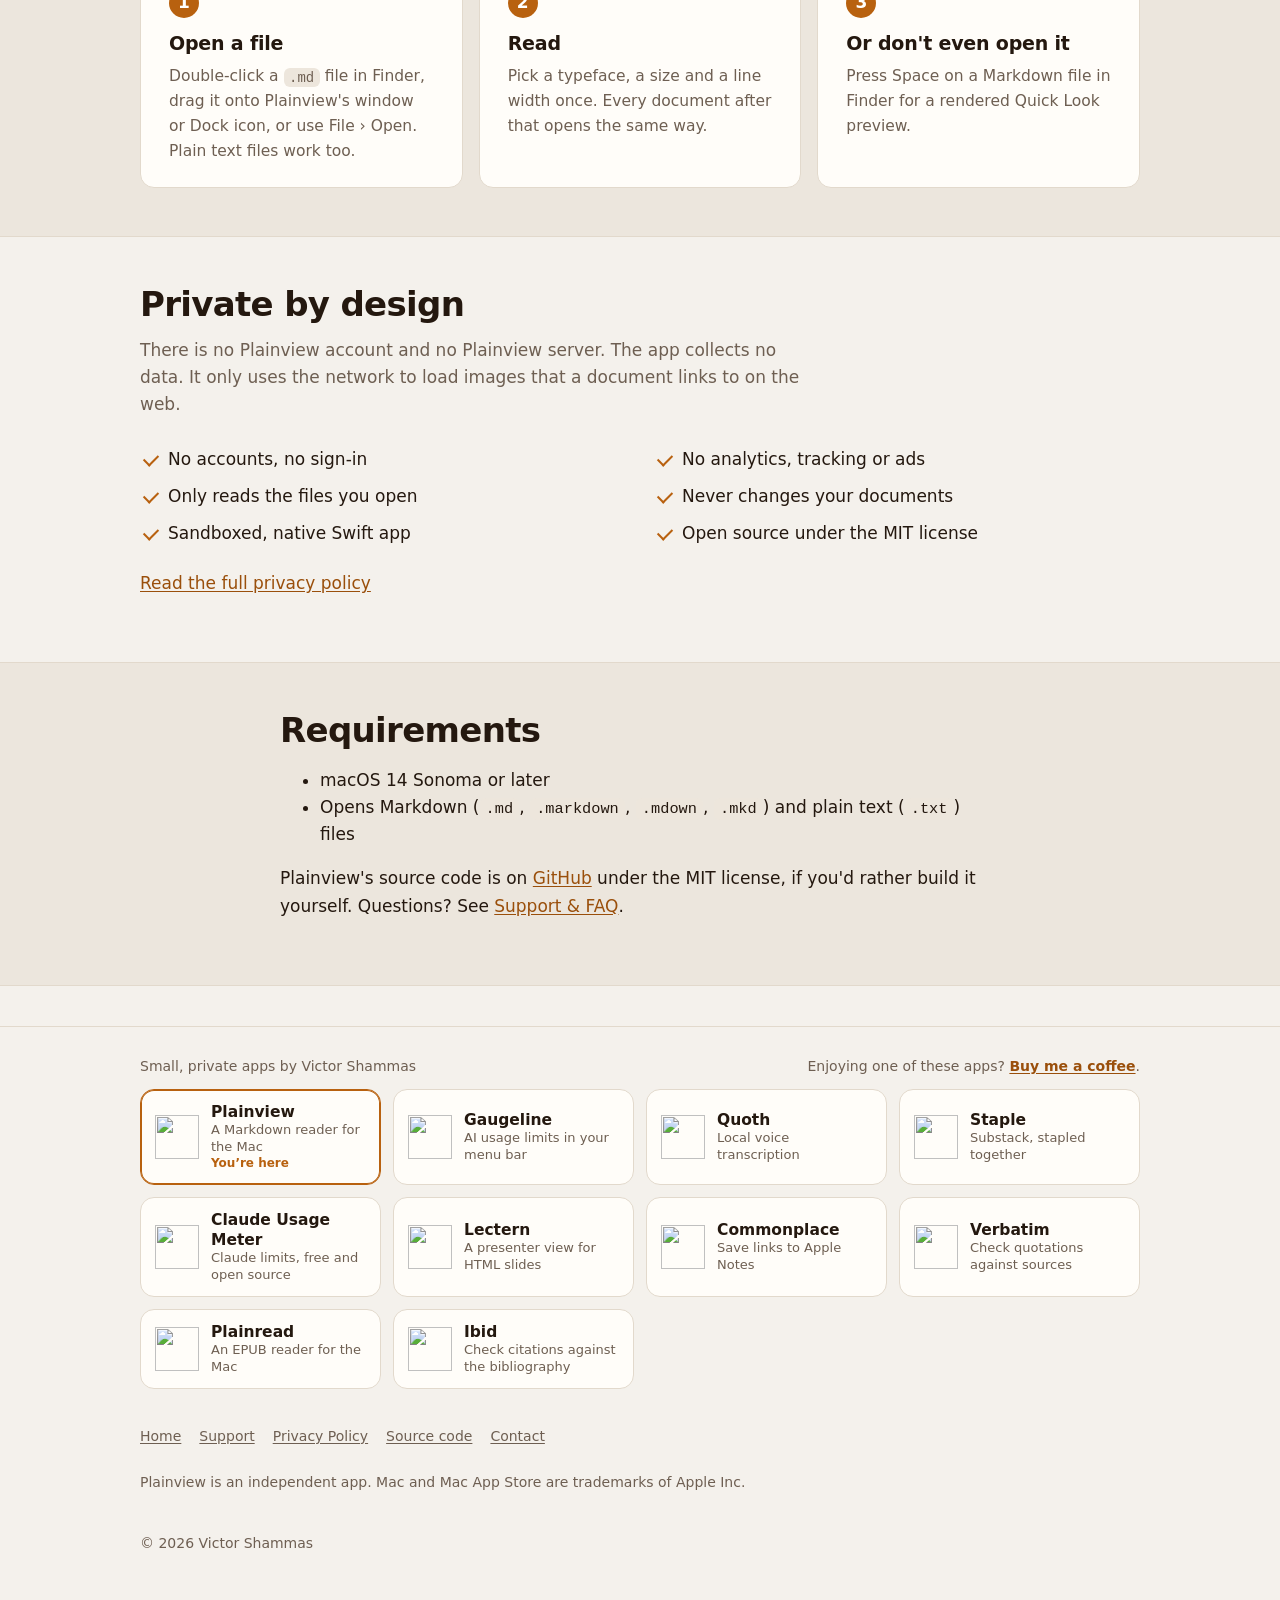
==== commit 43676523: "App bar: add Ibid Co-Authored-By: Claude Opus 5.5 <noreply@anthropic.com>" ====
--- a/docs/index.html
+++ b/docs/index.html
@@ -133,6 +133,7 @@
       <a class="app-tile" href="https://victorshammas.com/commonplace/"><img src="https://victorshammas.com/commonplace/icon.png" alt="" width="44" height="44"><span><strong>Commonplace</strong><small>Save links to Apple Notes</small></span></a>
       <a class="app-tile" href="https://victorshammas.com/verbatim/"><img src="https://victorshammas.com/verbatim/icon.png" alt="" width="44" height="44"><span><strong>Verbatim</strong><small>Check quotations against sources</small></span></a>
       <a class="app-tile" href="https://victorshammas.com/plainread/"><img src="https://victorshammas.com/plainread/icon.png" alt="" width="44" height="44"><span><strong>Plainread</strong><small>An EPUB reader for the Mac</small></span></a>
+      <a class="app-tile" href="https://victorshammas.com/ibid/"><img src="https://victorshammas.com/ibid/icon.png" alt="" width="44" height="44"><span><strong>Ibid</strong><small>Check citations against the bibliography</small></span></a>
     </div>
   </div>
 </section>
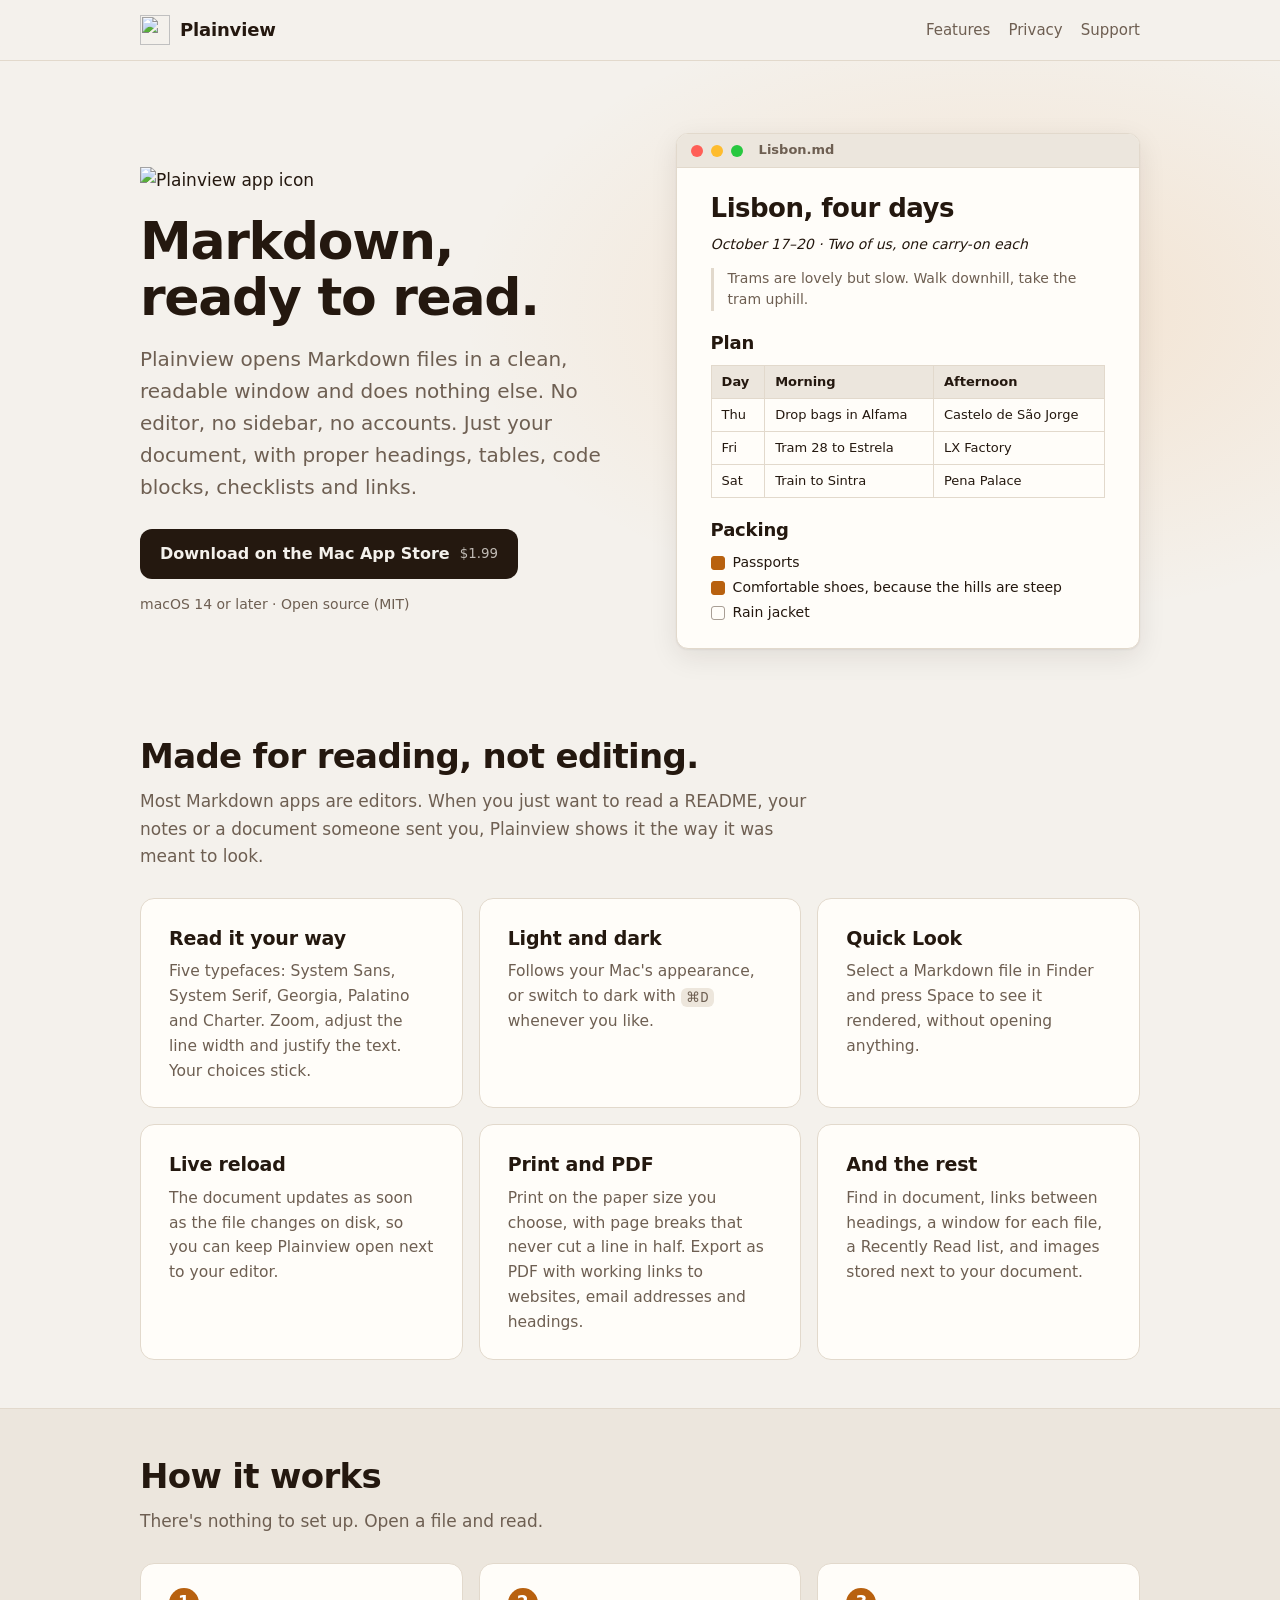
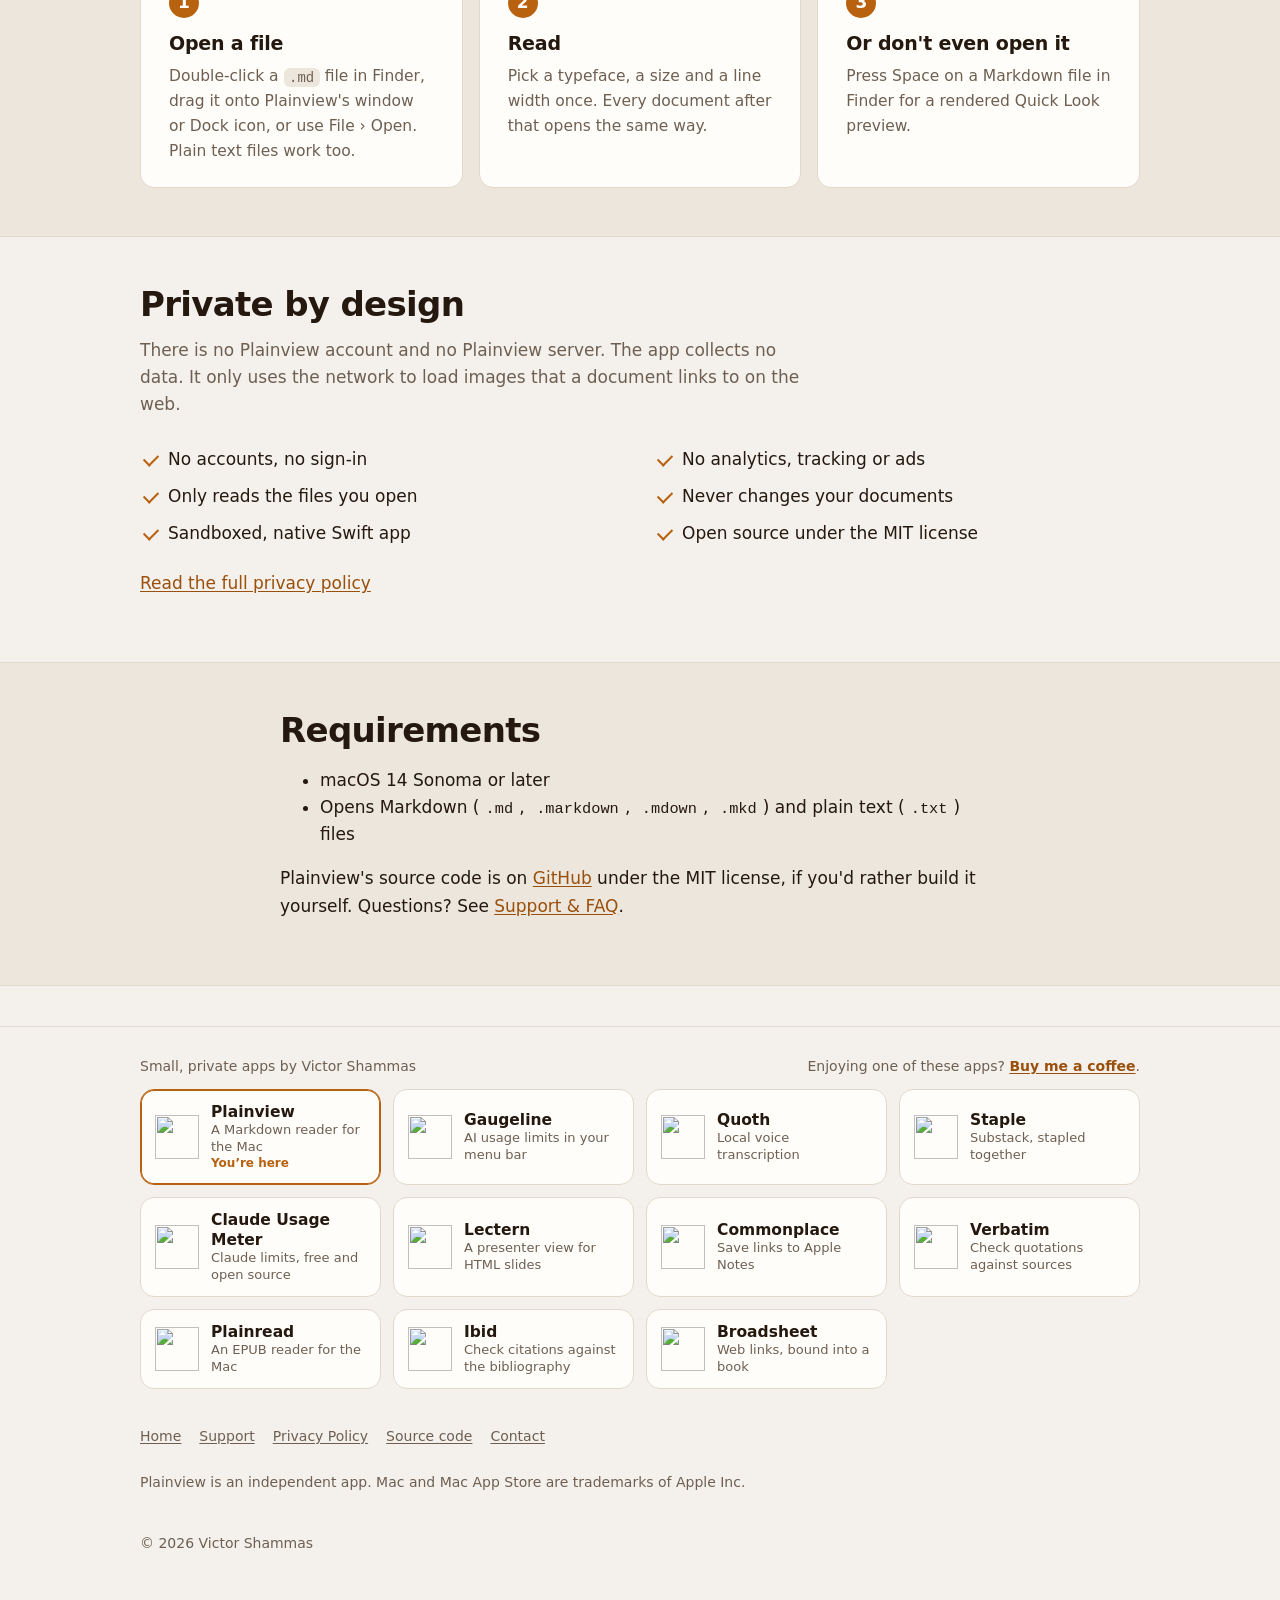
==== commit e413f9a8: "App bar: add Broadsheet Co-Authored-By: Claude Opus 5.5 <noreply@anthropic.com> Claude-Session: http" ====
--- a/docs/index.html
+++ b/docs/index.html
@@ -134,6 +134,7 @@
       <a class="app-tile" href="https://victorshammas.com/verbatim/"><img src="https://victorshammas.com/verbatim/icon.png" alt="" width="44" height="44"><span><strong>Verbatim</strong><small>Check quotations against sources</small></span></a>
       <a class="app-tile" href="https://victorshammas.com/plainread/"><img src="https://victorshammas.com/plainread/icon.png" alt="" width="44" height="44"><span><strong>Plainread</strong><small>An EPUB reader for the Mac</small></span></a>
       <a class="app-tile" href="https://victorshammas.com/ibid/"><img src="https://victorshammas.com/ibid/icon.png" alt="" width="44" height="44"><span><strong>Ibid</strong><small>Check citations against the bibliography</small></span></a>
+      <a class="app-tile" href="https://victorshammas.com/broadsheet/"><img src="https://victorshammas.com/broadsheet/icon.png" alt="" width="44" height="44"><span><strong>Broadsheet</strong><small>Web links, bound into a book</small></span></a>
     </div>
   </div>
 </section>
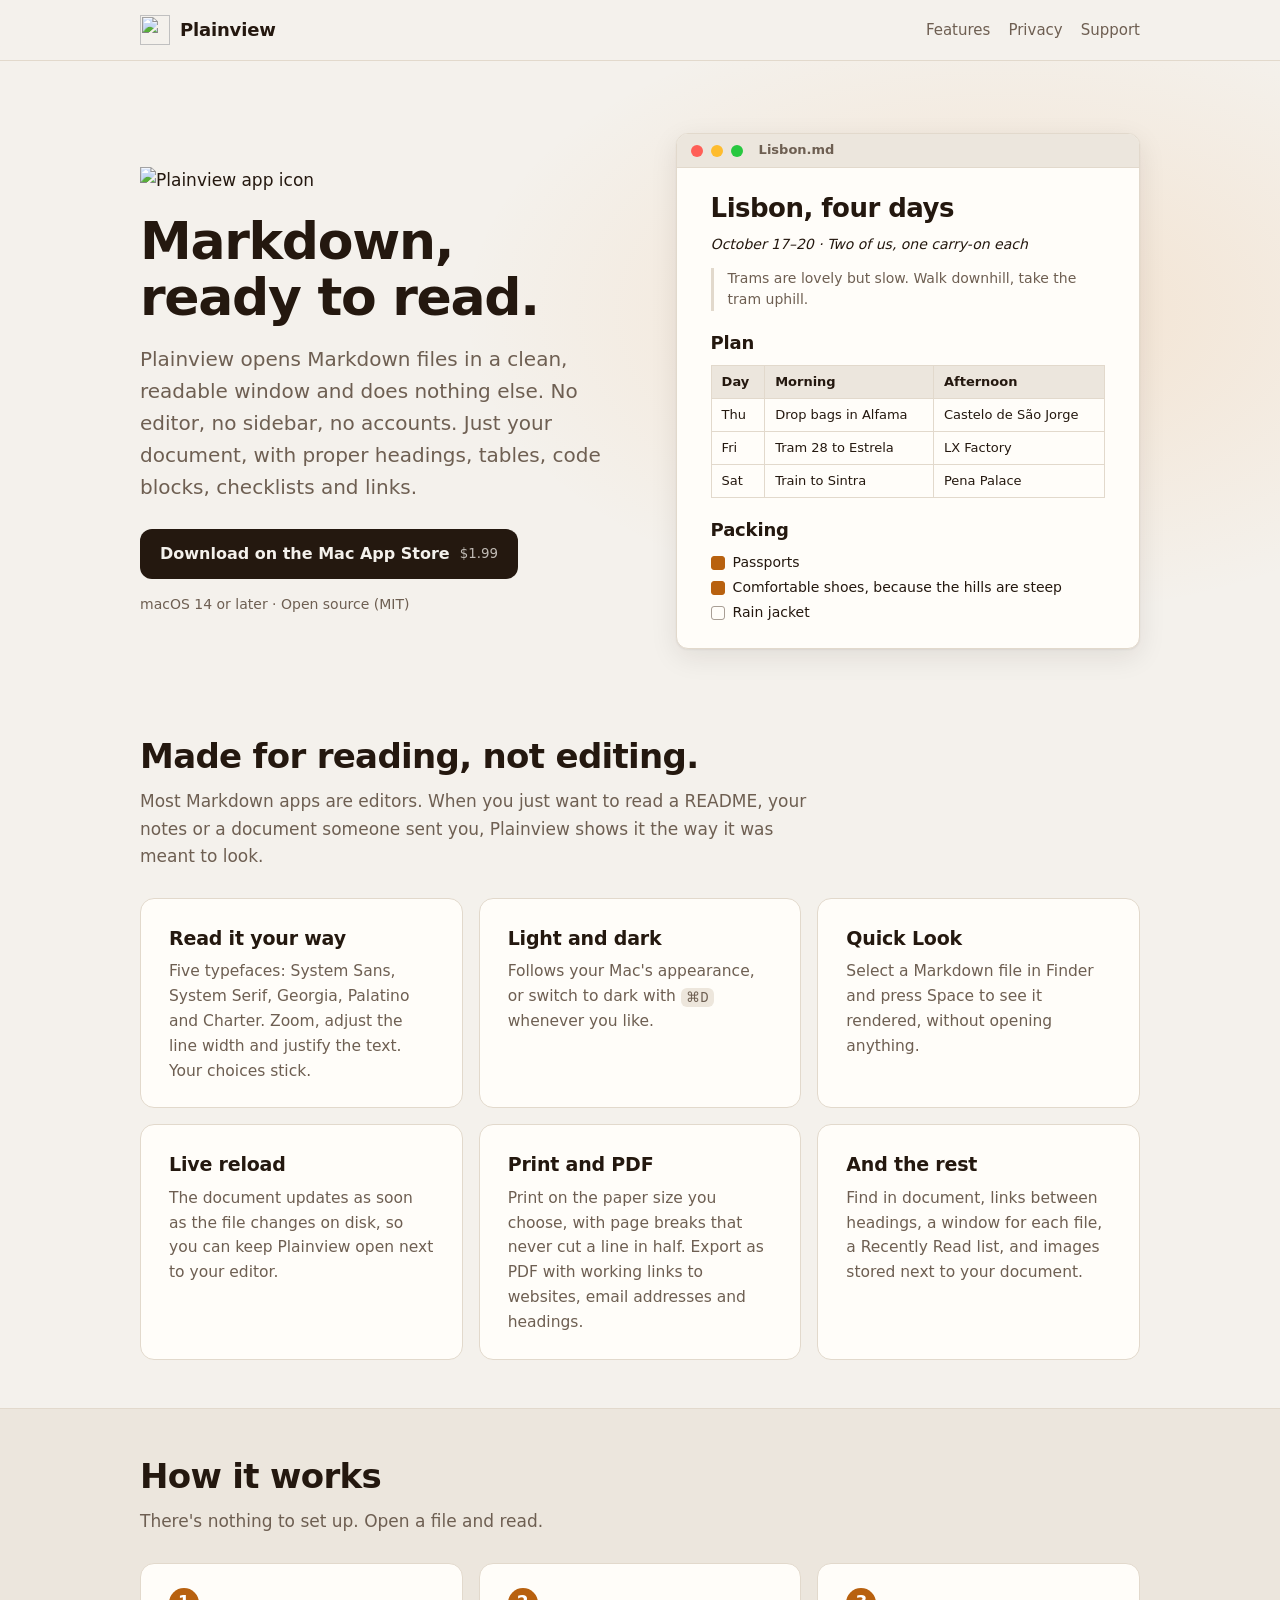
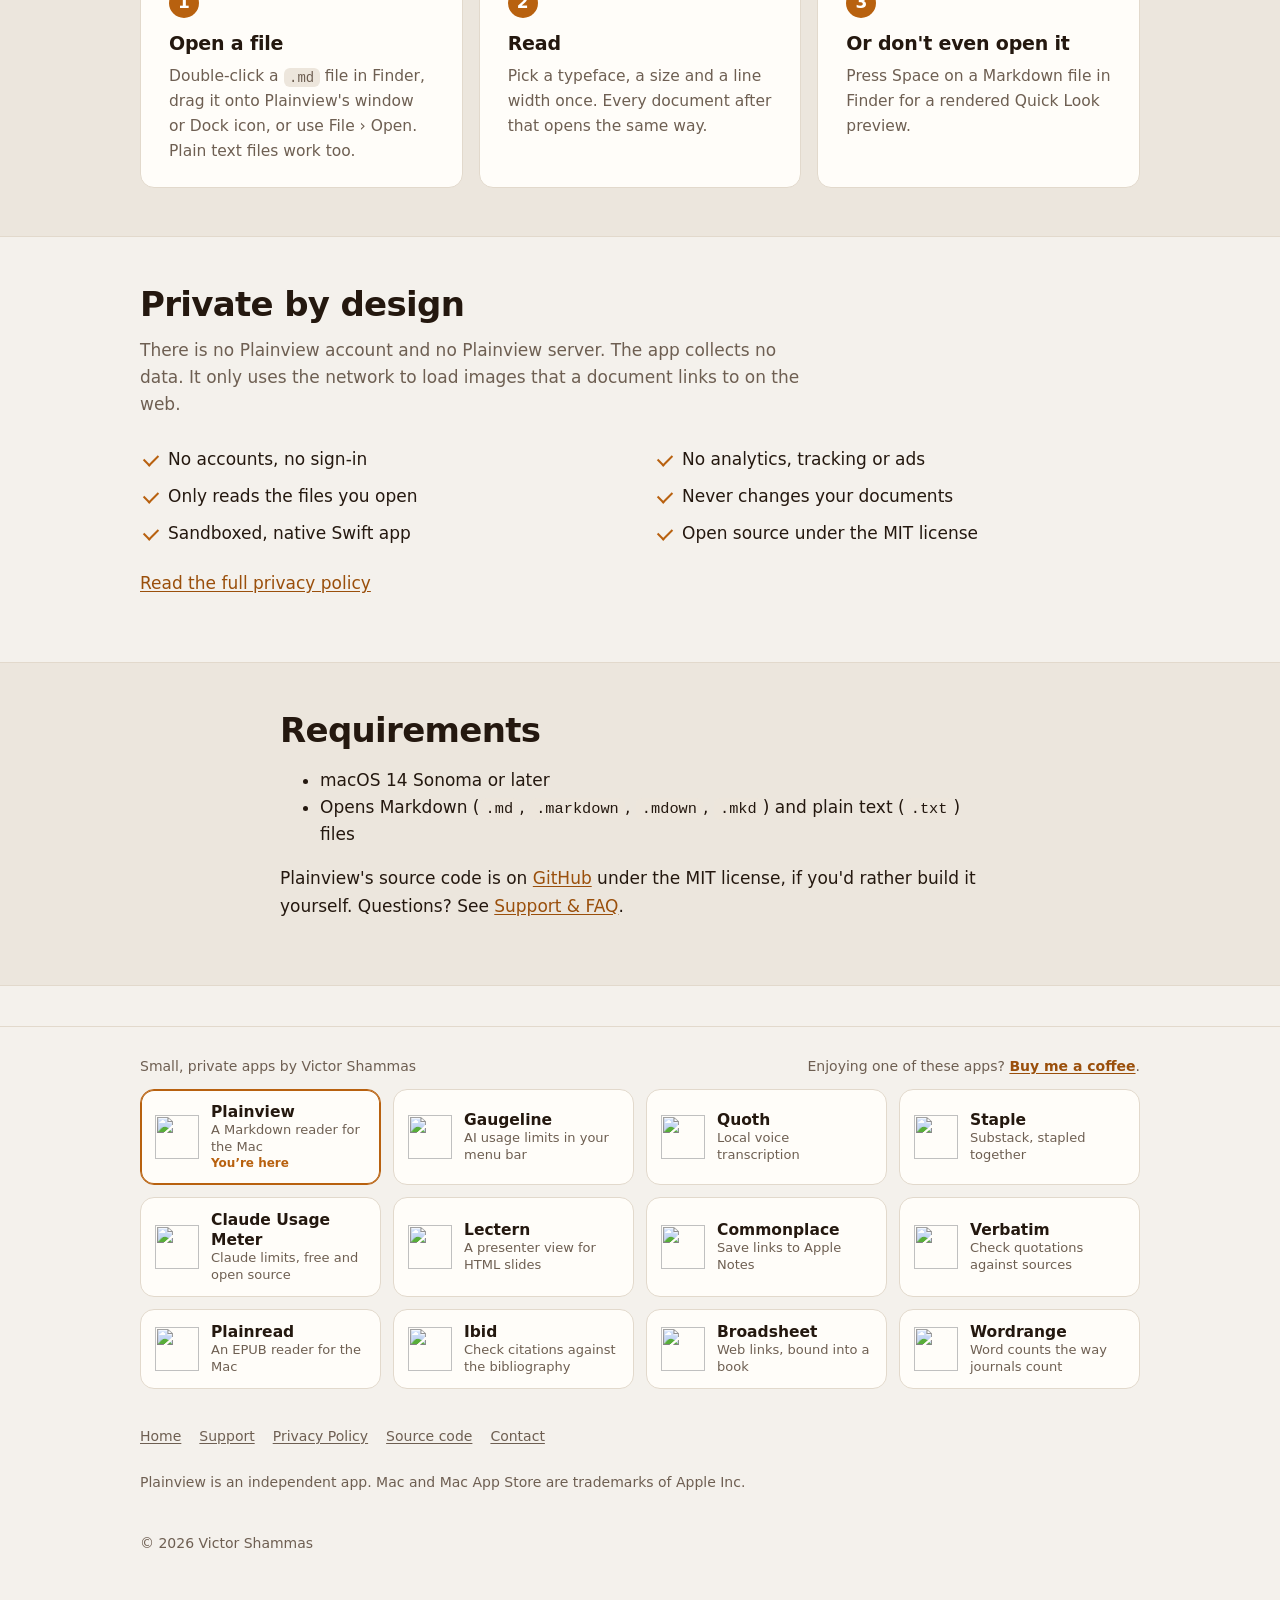
==== commit abb9b48d: "App bar: add Wordrange Co-Authored-By: Claude Opus 5.5 <noreply@anthropic.com> Claude-Session: https" ====
--- a/docs/index.html
+++ b/docs/index.html
@@ -135,6 +135,7 @@
       <a class="app-tile" href="https://victorshammas.com/plainread/"><img src="https://victorshammas.com/plainread/icon.png" alt="" width="44" height="44"><span><strong>Plainread</strong><small>An EPUB reader for the Mac</small></span></a>
       <a class="app-tile" href="https://victorshammas.com/ibid/"><img src="https://victorshammas.com/ibid/icon.png" alt="" width="44" height="44"><span><strong>Ibid</strong><small>Check citations against the bibliography</small></span></a>
       <a class="app-tile" href="https://victorshammas.com/broadsheet/"><img src="https://victorshammas.com/broadsheet/icon.png" alt="" width="44" height="44"><span><strong>Broadsheet</strong><small>Web links, bound into a book</small></span></a>
+      <a class="app-tile" href="https://victorshammas.com/wordrange/"><img src="https://victorshammas.com/wordrange/icon.png" alt="" width="44" height="44"><span><strong>Wordrange</strong><small>Word counts the way journals count</small></span></a>
     </div>
   </div>
 </section>
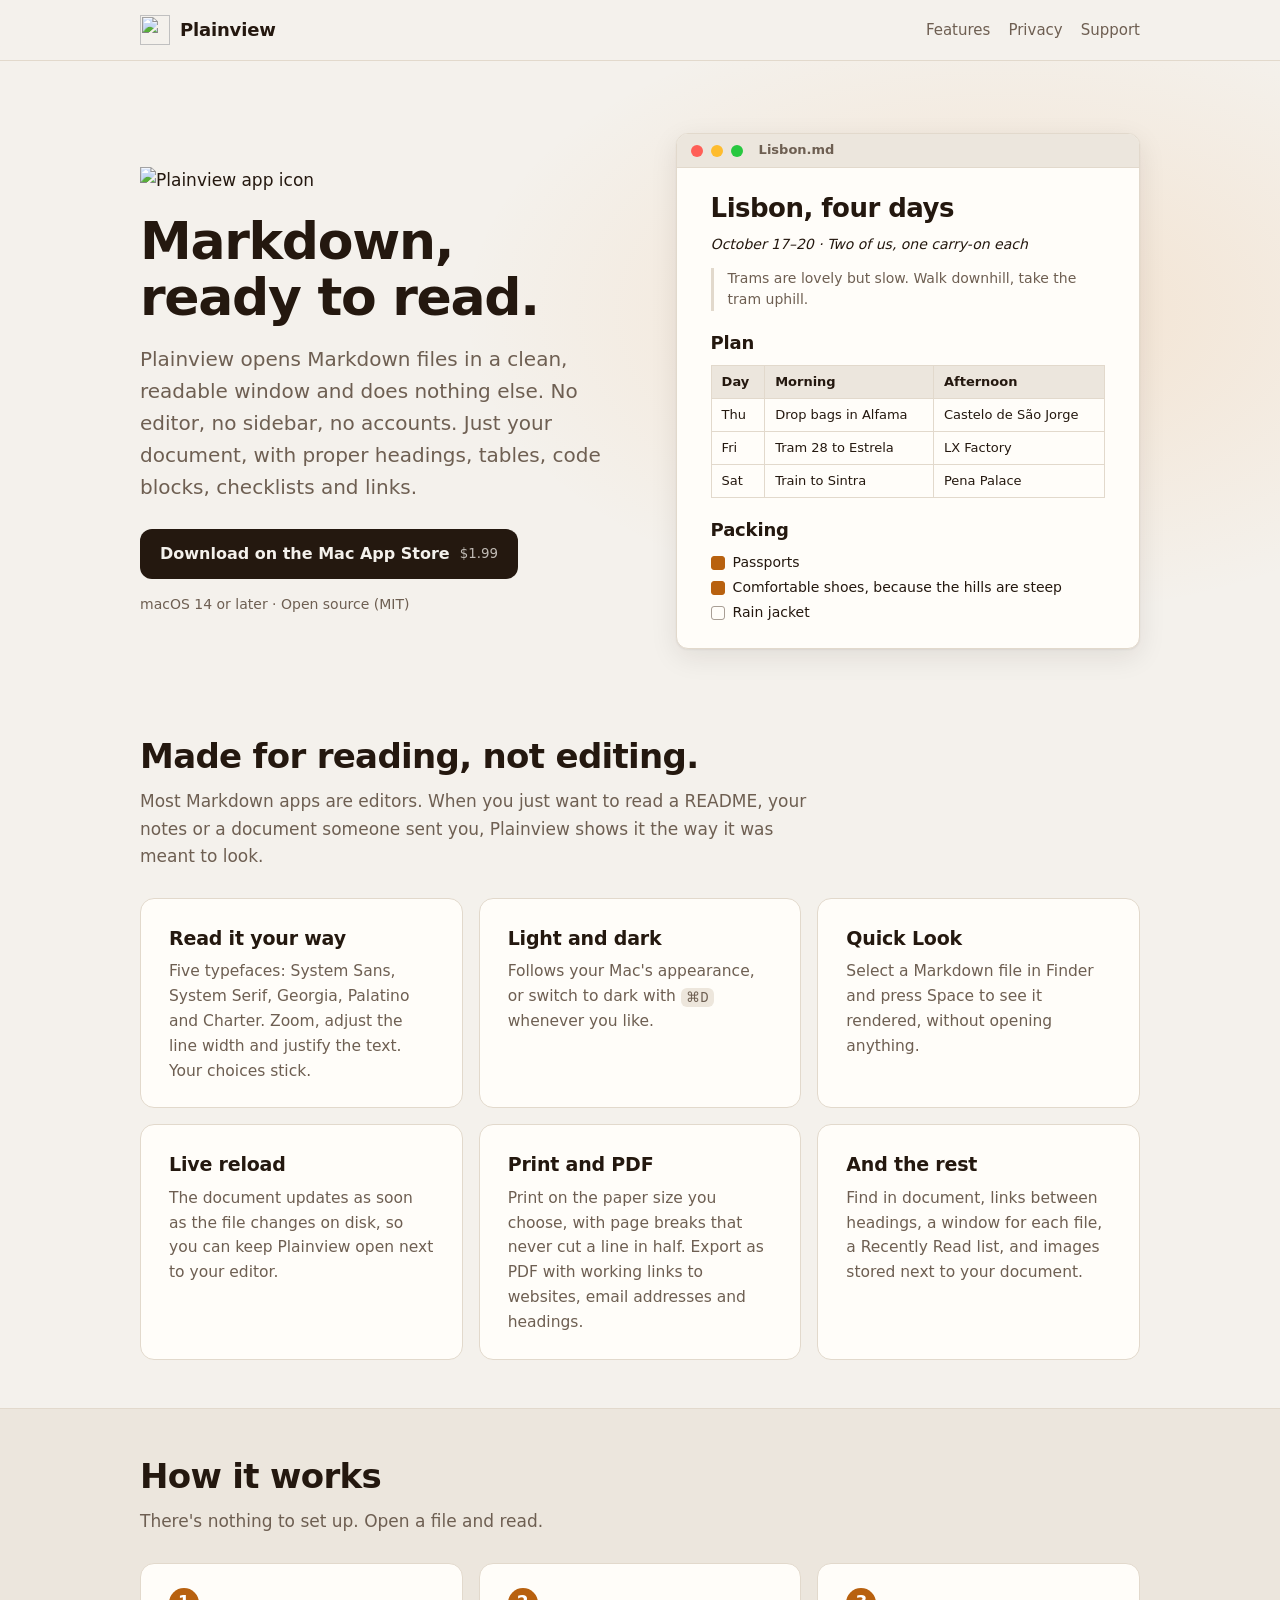
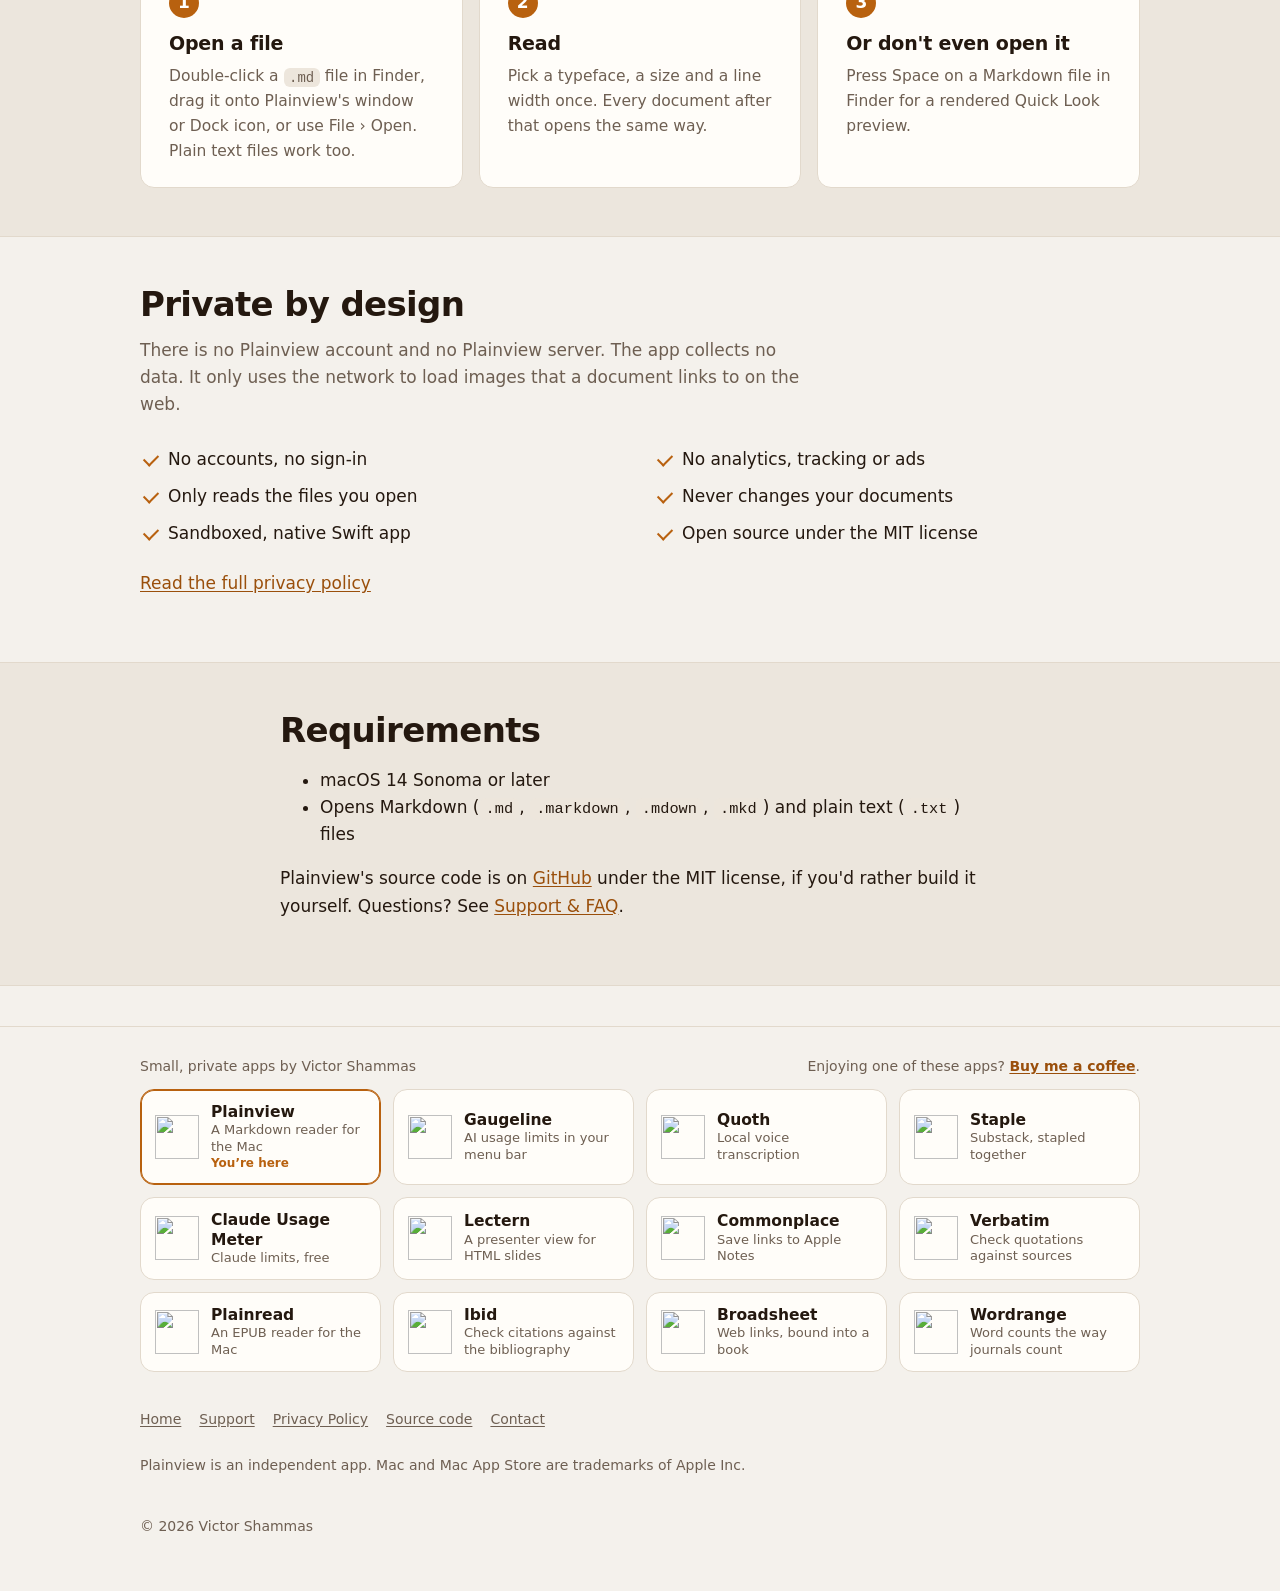
==== commit 7c5f0efe: "App bar: Claude Usage Meter is free (its source is now private) Co-Authored-By: Claude Opus 5.5 <nor" ====
--- a/docs/index.html
+++ b/docs/index.html
@@ -128,7 +128,7 @@
       <a class="app-tile" href="https://victorshammas.com/gaugeline/"><img src="https://victorshammas.com/gaugeline/icon.png" alt="" width="44" height="44"><span><strong>Gaugeline</strong><small>AI usage limits in your menu bar</small></span></a>
       <a class="app-tile" href="https://victorshammas.com/quoth/"><img src="https://victorshammas.com/quoth/icon.png" alt="" width="44" height="44"><span><strong>Quoth</strong><small>Local voice transcription</small></span></a>
       <a class="app-tile" href="https://victorshammas.com/staple/"><img src="https://victorshammas.com/staple/icon.png" alt="" width="44" height="44"><span><strong>Staple</strong><small>Substack, stapled together</small></span></a>
-      <a class="app-tile" href="https://victorshammas.com/claude-usage-meter/"><img src="https://victorshammas.com/claude-usage-meter/icon.png" alt="" width="44" height="44"><span><strong>Claude Usage Meter</strong><small>Claude limits, free and open source</small></span></a>
+      <a class="app-tile" href="https://victorshammas.com/claude-usage-meter/"><img src="https://victorshammas.com/claude-usage-meter/icon.png" alt="" width="44" height="44"><span><strong>Claude Usage Meter</strong><small>Claude limits, free</small></span></a>
       <a class="app-tile" href="https://victorshammas.com/lectern/"><img src="https://victorshammas.com/lectern/icon.png" alt="" width="44" height="44"><span><strong>Lectern</strong><small>A presenter view for HTML slides</small></span></a>
       <a class="app-tile" href="https://victorshammas.com/commonplace/"><img src="https://victorshammas.com/commonplace/icon.png" alt="" width="44" height="44"><span><strong>Commonplace</strong><small>Save links to Apple Notes</small></span></a>
       <a class="app-tile" href="https://victorshammas.com/verbatim/"><img src="https://victorshammas.com/verbatim/icon.png" alt="" width="44" height="44"><span><strong>Verbatim</strong><small>Check quotations against sources</small></span></a>
